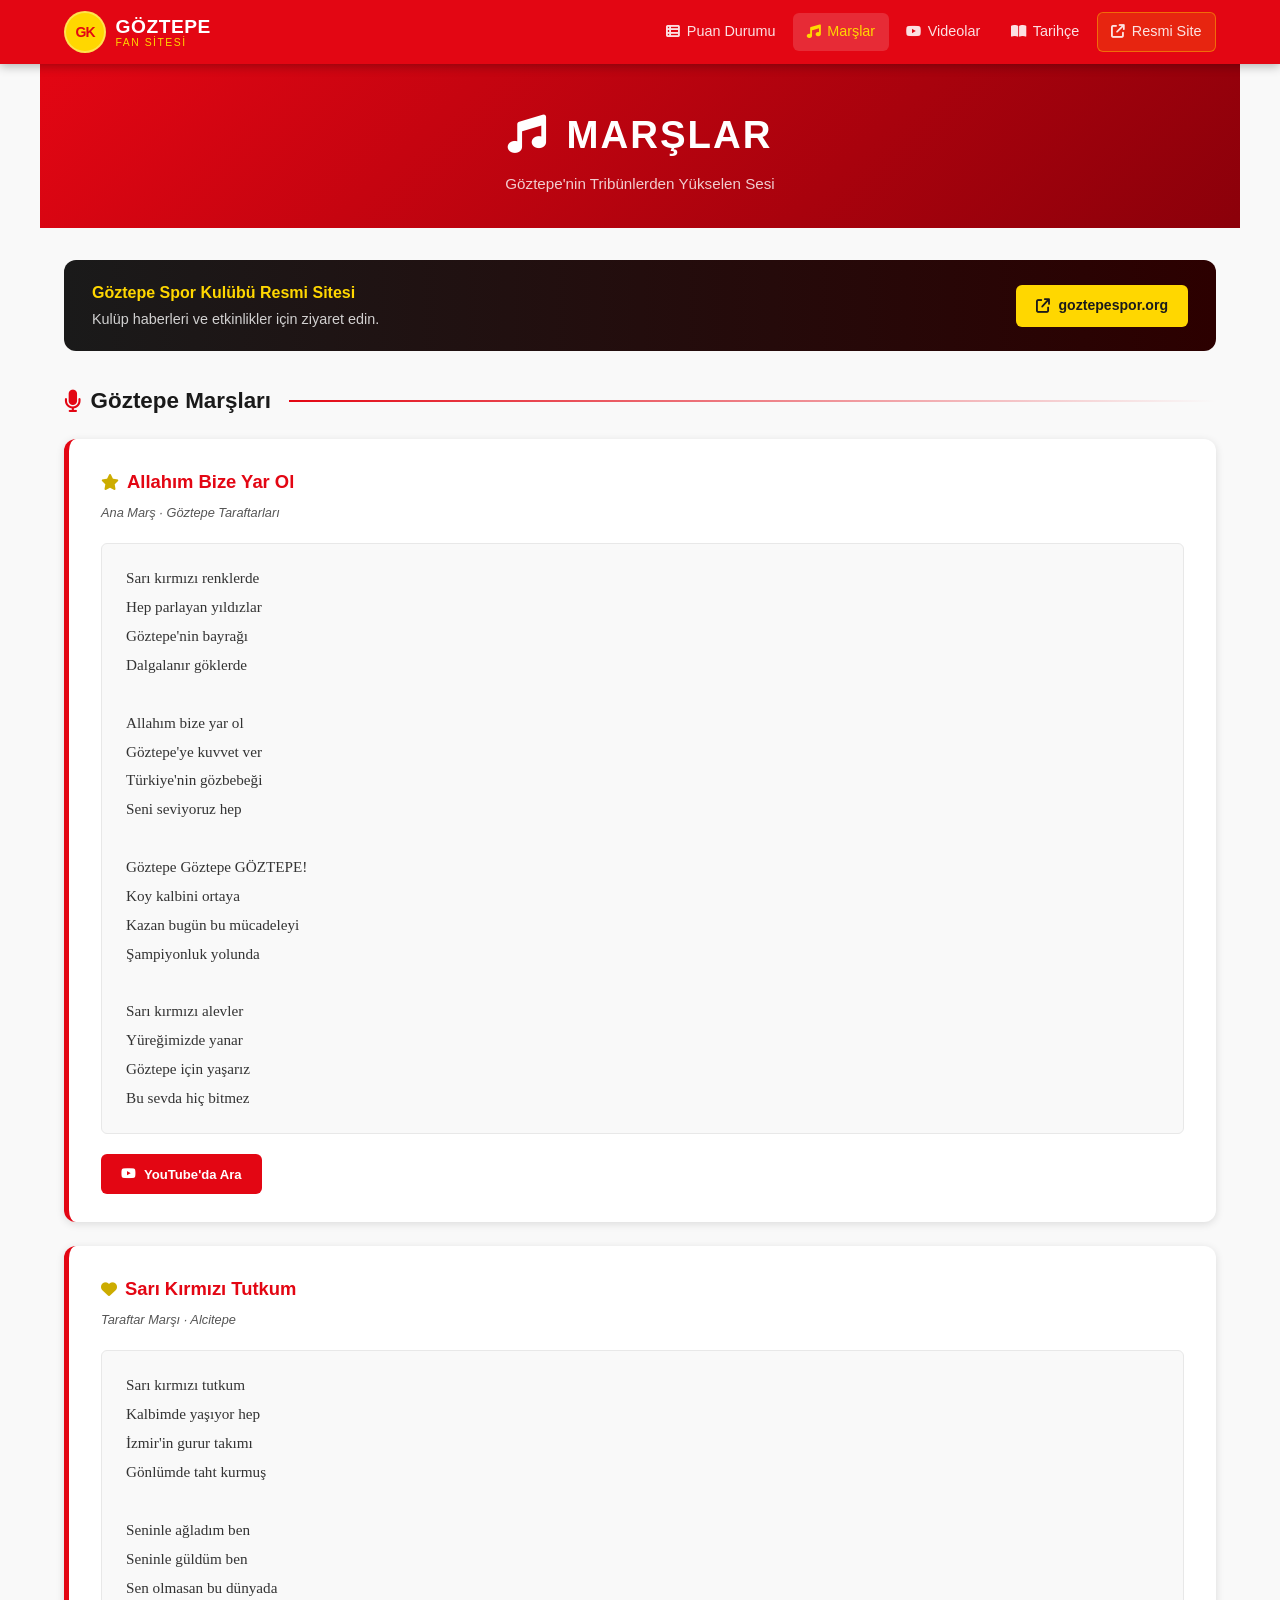
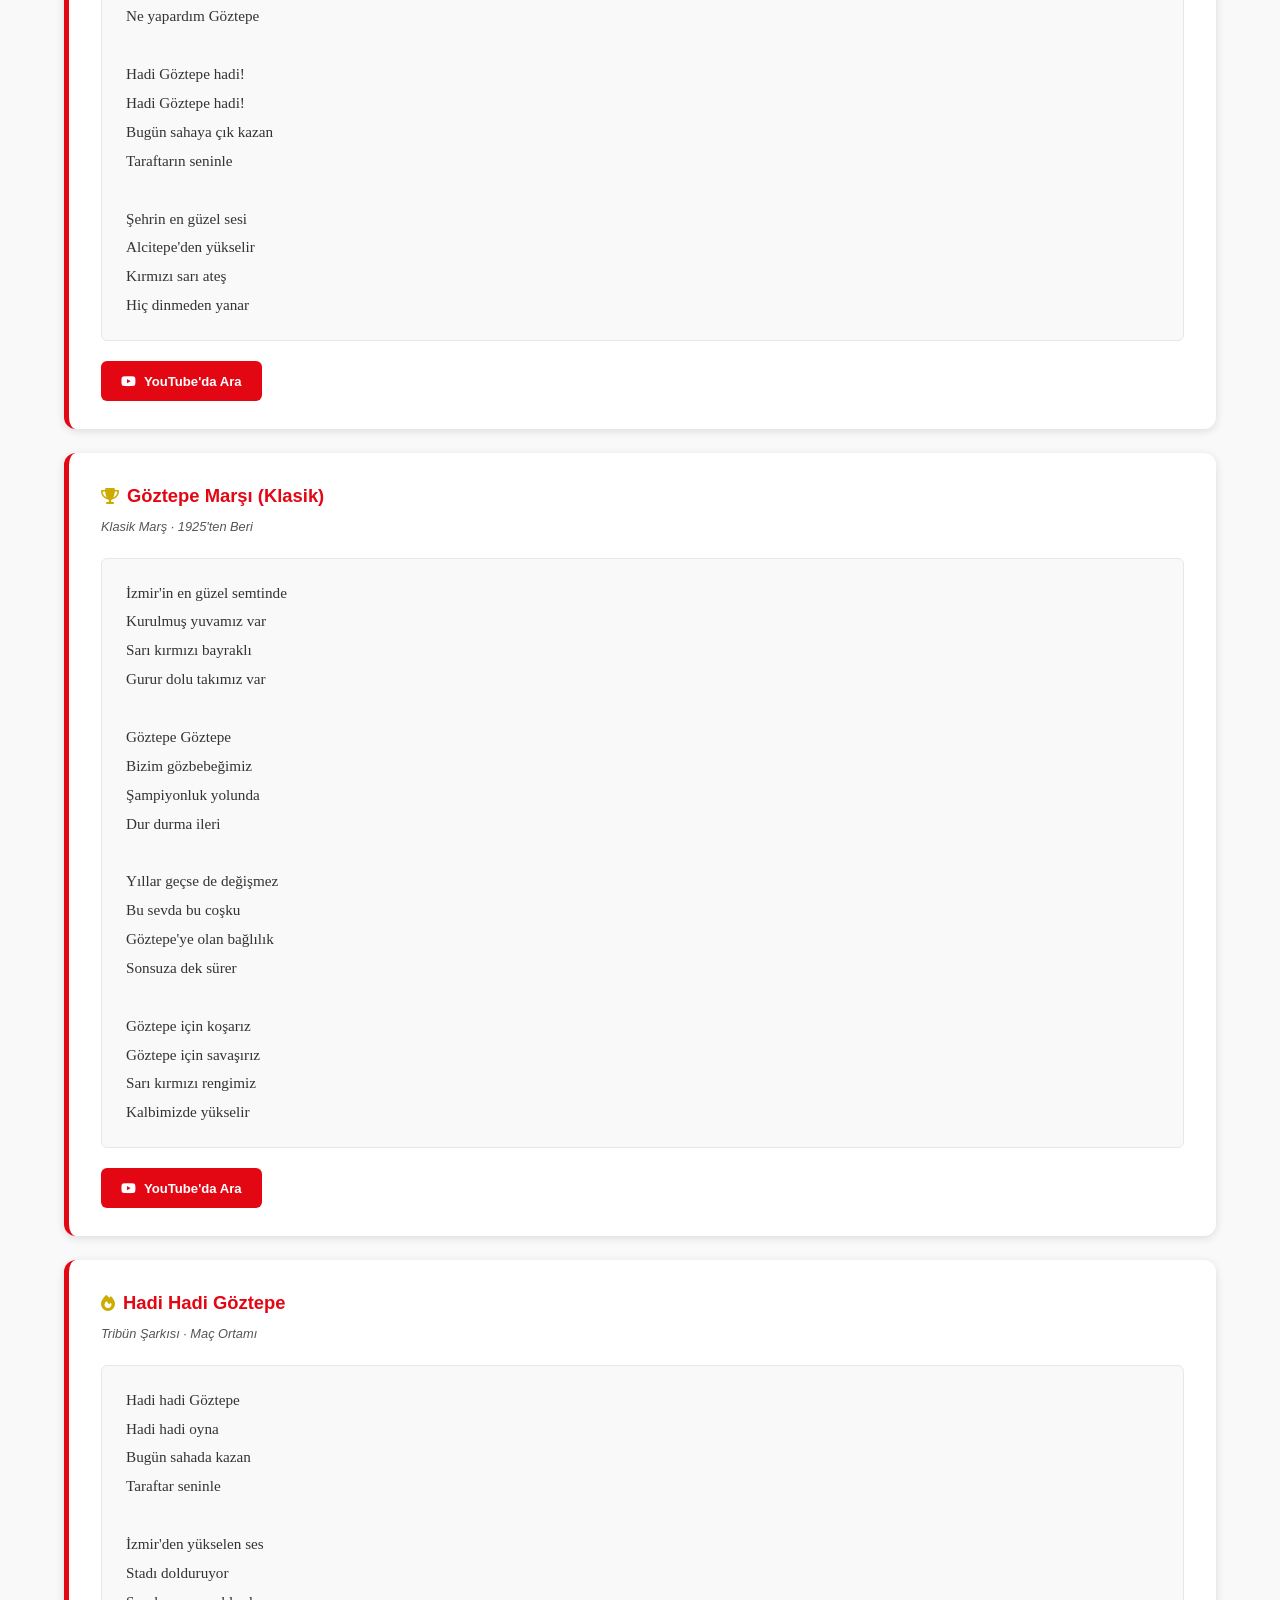
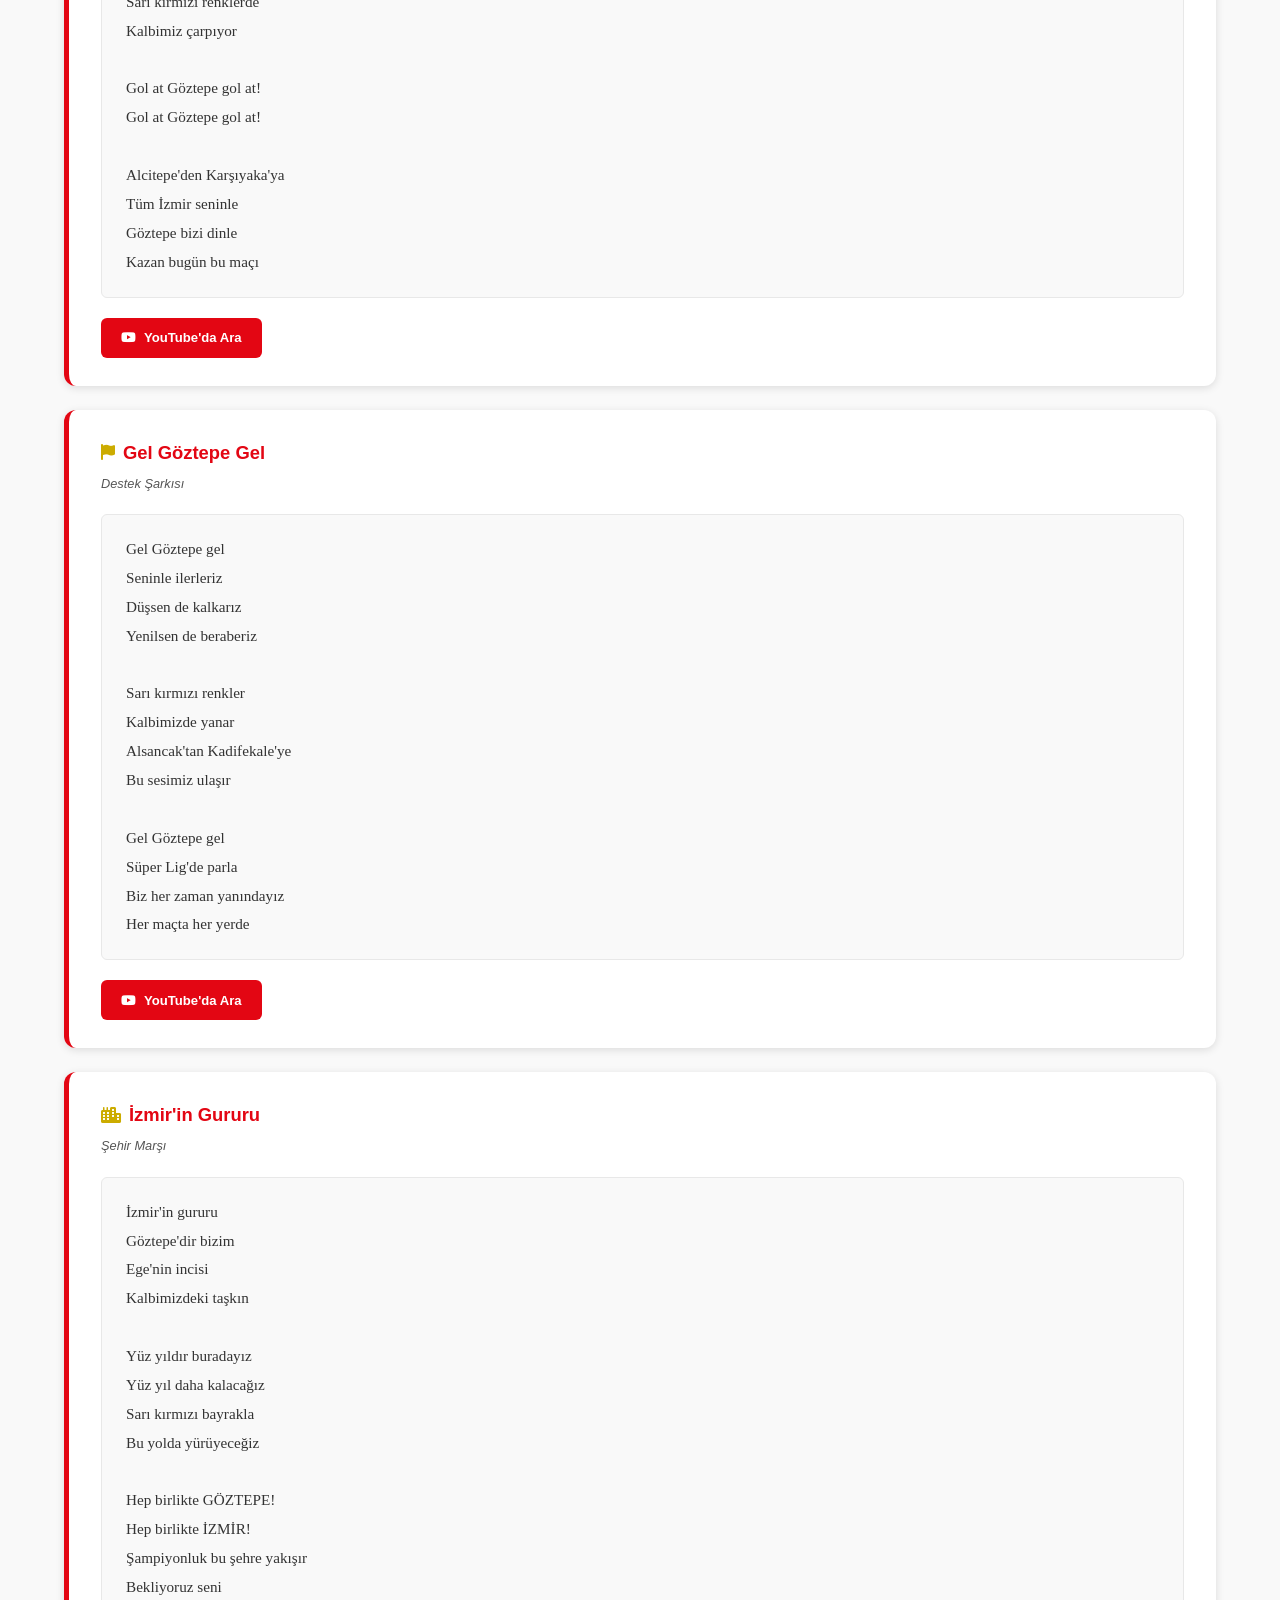
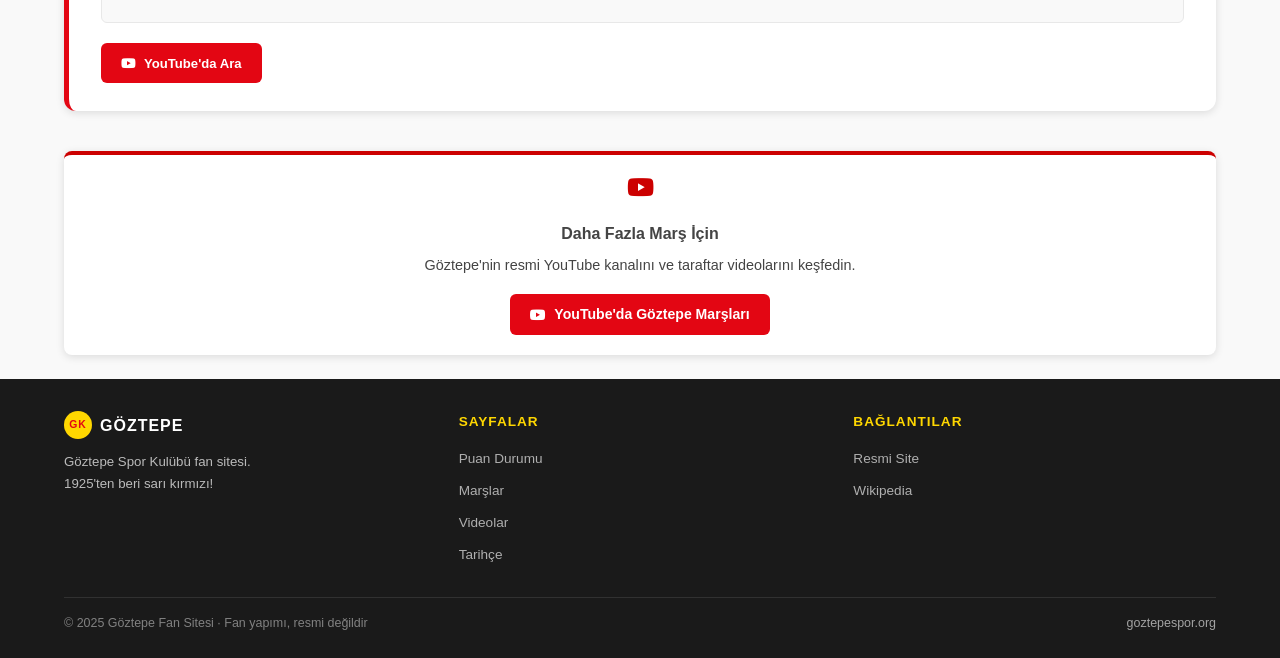
==== marslar.html @ 6222b4fa "Göztepe fan sitesi - ilk sürüm 4 sayfalı statik HTML/CSS/JS fan sitesi: - index.html: Trendyol Süper" ====
<!DOCTYPE html>
<html lang="tr">
<head>
  <meta charset="UTF-8" />
  <meta name="viewport" content="width=device-width, initial-scale=1.0" />
  <meta name="description" content="Göztepe Spor Kulübü marşları, sözleri ve tribün şarkıları." />
  <title>Marşlar | Göztepe Fan Sitesi</title>
  <link rel="stylesheet" href="css/style.css" />
  <link rel="stylesheet" href="https://cdnjs.cloudflare.com/ajax/libs/font-awesome/6.5.0/css/all.min.css" crossorigin="anonymous" />
</head>
<body>

  <!-- HEADER -->
  <header>
    <div class="header-inner">
      <a href="index.html" class="logo">
        <div class="logo-emblem">GK</div>
        <div class="logo-text">
          <span class="club-name">Göztepe</span>
          <span class="club-sub">Fan Sitesi</span>
        </div>
      </a>

      <button class="hamburger" aria-label="Menüyü aç/kapat">
        <span></span><span></span><span></span>
      </button>

      <nav aria-label="Ana menü">
        <ul>
          <li><a href="index.html"><i class="fa-solid fa-table-list"></i> Puan Durumu</a></li>
          <li><a href="marslar.html"><i class="fa-solid fa-music"></i> Marşlar</a></li>
          <li><a href="videolar.html"><i class="fa-brands fa-youtube"></i> Videolar</a></li>
          <li><a href="tarihce.html"><i class="fa-solid fa-book-open"></i> Tarihçe</a></li>
          <li>
            <a href="https://www.goztepespor.org/" target="_blank" rel="noopener noreferrer"
               style="background:rgba(255,215,0,0.15); border:1px solid rgba(255,215,0,0.4);">
              <i class="fa-solid fa-arrow-up-right-from-square"></i> Resmi Site
            </a>
          </li>
        </ul>
      </nav>
    </div>
  </header>

  <!-- MAIN -->
  <main>

    <div class="page-header">
      <h1><i class="fa-solid fa-music"></i> Marşlar</h1>
      <p>Göztepe'nin Tribünlerden Yükselen Sesi</p>
    </div>

    <div class="official-banner">
      <div>
        <p><strong>Göztepe Spor Kulübü Resmi Sitesi</strong>
        Kulüp haberleri ve etkinlikler için ziyaret edin.</p>
      </div>
      <a href="https://www.goztepespor.org/" target="_blank" rel="noopener noreferrer" class="btn btn-yellow">
        <i class="fa-solid fa-arrow-up-right-from-square"></i>
        goztepespor.org
      </a>
    </div>

    <h2 class="section-title"><i class="fa-solid fa-microphone"></i> Göztepe Marşları</h2>

    <div class="march-grid">

      <!-- Marş 1 -->
      <div class="march-card">
        <h2><i class="fa-solid fa-star"></i> Allahım Bize Yar Ol</h2>
        <p class="march-sub">Ana Marş · Göztepe Taraftarları</p>
        <div class="lyrics">Sarı kırmızı renklerde
Hep parlayan yıldızlar
Göztepe'nin bayrağı
Dalgalanır göklerde

Allahım bize yar ol
Göztepe'ye kuvvet ver
Türkiye'nin gözbebeği
Seni seviyoruz hep

Göztepe Göztepe GÖZTEPE!
Koy kalbini ortaya
Kazan bugün bu mücadeleyi
Şampiyonluk yolunda

Sarı kırmızı alevler
Yüreğimizde yanar
Göztepe için yaşarız
Bu sevda hiç bitmez</div>

        <!-- YouTube: Göztepe marş / tribün atmosferi -->
        <div style="margin-top: 0.75rem;">
          <a href="https://www.youtube.com/results?search_query=göztepe+marş+allahım+bize+yar+ol"
             target="_blank" rel="noopener noreferrer" class="btn btn-red" style="font-size:0.82rem;">
            <i class="fa-brands fa-youtube"></i> YouTube'da Ara
          </a>
        </div>
      </div>

      <!-- Marş 2 -->
      <div class="march-card">
        <h2><i class="fa-solid fa-heart"></i> Sarı Kırmızı Tutkum</h2>
        <p class="march-sub">Taraftar Marşı · Alcitepe</p>
        <div class="lyrics">Sarı kırmızı tutkum
Kalbimde yaşıyor hep
İzmir'in gurur takımı
Gönlümde taht kurmuş

Seninle ağladım ben
Seninle güldüm ben
Sen olmasan bu dünyada
Ne yapardım Göztepe

Hadi Göztepe hadi!
Hadi Göztepe hadi!
Bugün sahaya çık kazan
Taraftarın seninle

Şehrin en güzel sesi
Alcitepe'den yükselir
Kırmızı sarı ateş
Hiç dinmeden yanar</div>

        <div style="margin-top: 0.75rem;">
          <a href="https://www.youtube.com/results?search_query=göztepe+sarı+kırmızı+marş"
             target="_blank" rel="noopener noreferrer" class="btn btn-red" style="font-size:0.82rem;">
            <i class="fa-brands fa-youtube"></i> YouTube'da Ara
          </a>
        </div>
      </div>

      <!-- Marş 3 -->
      <div class="march-card">
        <h2><i class="fa-solid fa-trophy"></i> Göztepe Marşı (Klasik)</h2>
        <p class="march-sub">Klasik Marş · 1925'ten Beri</p>
        <div class="lyrics">İzmir'in en güzel semtinde
Kurulmuş yuvamız var
Sarı kırmızı bayraklı
Gurur dolu takımız var

Göztepe Göztepe
Bizim gözbebeğimiz
Şampiyonluk yolunda
Dur durma ileri

Yıllar geçse de değişmez
Bu sevda bu coşku
Göztepe'ye olan bağlılık
Sonsuza dek sürer

Göztepe için koşarız
Göztepe için savaşırız
Sarı kırmızı rengimiz
Kalbimizde yükselir</div>

        <div style="margin-top: 0.75rem;">
          <a href="https://www.youtube.com/results?search_query=göztepe+klasik+marş"
             target="_blank" rel="noopener noreferrer" class="btn btn-red" style="font-size:0.82rem;">
            <i class="fa-brands fa-youtube"></i> YouTube'da Ara
          </a>
        </div>
      </div>

      <!-- Marş 4 -->
      <div class="march-card">
        <h2><i class="fa-solid fa-fire"></i> Hadi Hadi Göztepe</h2>
        <p class="march-sub">Tribün Şarkısı · Maç Ortamı</p>
        <div class="lyrics">Hadi hadi Göztepe
Hadi hadi oyna
Bugün sahada kazan
Taraftar seninle

İzmir'den yükselen ses
Stadı dolduruyor
Sarı kırmızı renklerde
Kalbimiz çarpıyor

Gol at Göztepe gol at!
Gol at Göztepe gol at!

Alcitepe'den Karşıyaka'ya
Tüm İzmir seninle
Göztepe bizi dinle
Kazan bugün bu maçı</div>

        <div style="margin-top: 0.75rem;">
          <a href="https://www.youtube.com/results?search_query=göztepe+hadi+hadi+tribün"
             target="_blank" rel="noopener noreferrer" class="btn btn-red" style="font-size:0.82rem;">
            <i class="fa-brands fa-youtube"></i> YouTube'da Ara
          </a>
        </div>
      </div>

      <!-- Marş 5 -->
      <div class="march-card">
        <h2><i class="fa-solid fa-flag"></i> Gel Göztepe Gel</h2>
        <p class="march-sub">Destek Şarkısı</p>
        <div class="lyrics">Gel Göztepe gel
Seninle ilerleriz
Düşsen de kalkarız
Yenilsen de beraberiz

Sarı kırmızı renkler
Kalbimizde yanar
Alsancak'tan Kadifekale'ye
Bu sesimiz ulaşır

Gel Göztepe gel
Süper Lig'de parla
Biz her zaman yanındayız
Her maçta her yerde</div>

        <div style="margin-top: 0.75rem;">
          <a href="https://www.youtube.com/results?search_query=göztepe+tribün+marş+2024"
             target="_blank" rel="noopener noreferrer" class="btn btn-red" style="font-size:0.82rem;">
            <i class="fa-brands fa-youtube"></i> YouTube'da Ara
          </a>
        </div>
      </div>

      <!-- Marş 6 -->
      <div class="march-card">
        <h2><i class="fa-solid fa-city"></i> İzmir'in Gururu</h2>
        <p class="march-sub">Şehir Marşı</p>
        <div class="lyrics">İzmir'in gururu
Göztepe'dir bizim
Ege'nin incisi
Kalbimizdeki taşkın

Yüz yıldır buradayız
Yüz yıl daha kalacağız
Sarı kırmızı bayrakla
Bu yolda yürüyeceğiz

Hep birlikte GÖZTEPE!
Hep birlikte İZMİR!
Şampiyonluk bu şehre yakışır
Bekliyoruz seni</div>

        <div style="margin-top: 0.75rem;">
          <a href="https://www.youtube.com/results?search_query=göztepe+izmir+tribün+şarkısı"
             target="_blank" rel="noopener noreferrer" class="btn btn-red" style="font-size:0.82rem;">
            <i class="fa-brands fa-youtube"></i> YouTube'da Ara
          </a>
        </div>
      </div>

    </div><!-- /march-grid -->

    <!-- YouTube Kanal Linki -->
    <div class="info-card" style="text-align:center; border-top-color: #cc0000;">
      <p style="margin-bottom:1rem;">
        <i class="fa-brands fa-youtube" style="color:#cc0000; font-size:1.5rem;"></i>
      </p>
      <p style="font-size:1rem; font-weight:600; margin-bottom:0.4rem;">Daha Fazla Marş İçin</p>
      <p style="margin-bottom:1rem;">Göztepe'nin resmi YouTube kanalını ve taraftar videolarını keşfedin.</p>
      <a href="https://www.youtube.com/results?search_query=göztepe+marş+tribün"
         target="_blank" rel="noopener noreferrer" class="btn btn-red">
        <i class="fa-brands fa-youtube"></i> YouTube'da Göztepe Marşları
      </a>
    </div>

  </main>

  <!-- FOOTER -->
  <footer>
    <div class="footer-inner">
      <div class="footer-top">
        <div class="footer-col">
          <div class="footer-logo">
            <div class="logo-dot">GK</div>
            Göztepe
          </div>
          <p style="margin-top:0.75rem; font-size:0.83rem;">
            Göztepe Spor Kulübü fan sitesi.<br />
            1925'ten beri sarı kırmızı!
          </p>
        </div>
        <div class="footer-col">
          <h4>Sayfalar</h4>
          <ul>
            <li><a href="index.html">Puan Durumu</a></li>
            <li><a href="marslar.html">Marşlar</a></li>
            <li><a href="videolar.html">Videolar</a></li>
            <li><a href="tarihce.html">Tarihçe</a></li>
          </ul>
        </div>
        <div class="footer-col">
          <h4>Bağlantılar</h4>
          <ul>
            <li><a href="https://www.goztepespor.org/" target="_blank" rel="noopener noreferrer">Resmi Site</a></li>
            <li><a href="https://tr.wikipedia.org/wiki/G%C3%B6ztepe_S.K." target="_blank" rel="noopener noreferrer">Wikipedia</a></li>
          </ul>
        </div>
      </div>
      <div class="footer-bottom">
        <span>© 2025 Göztepe Fan Sitesi · Fan yapımı, resmi değildir</span>
        <span><a href="https://www.goztepespor.org/" target="_blank" rel="noopener noreferrer">goztepespor.org</a></span>
      </div>
    </div>
  </footer>

  <script src="js/main.js"></script>
</body>
</html>
---- css/style.css ----
/* =============================================
   Göztepe Fan Sitesi - Ana Stylesheet
   Renkler: Kırmızı #E30613 | Sarı #FFD700
   ============================================= */

/* ---- CSS Custom Properties ---- */
:root {
  --goztep-red: #E30613;
  --goztep-red-dark: #b5000f;
  --goztep-yellow: #FFD700;
  --goztep-yellow-dark: #ccac00;
  --goztep-dark: #1a1a1a;
  --goztep-gray: #555;
  --goztep-light-gray: #f0f0f0;
  --goztep-light: #f9f9f9;
  --goztep-white: #ffffff;
  --font-main: 'Segoe UI', Tahoma, Geneva, Verdana, sans-serif;
  --border-radius: 8px;
  --border-radius-lg: 12px;
  --shadow: 0 2px 8px rgba(0, 0, 0, 0.12);
  --shadow-lg: 0 4px 20px rgba(0, 0, 0, 0.18);
  --max-width: 1200px;
  --transition: 0.25s ease;
}

/* ---- Reset & Base ---- */
*, *::before, *::after {
  box-sizing: border-box;
  margin: 0;
  padding: 0;
}

html {
  scroll-behavior: smooth;
}

body {
  font-family: var(--font-main);
  background: var(--goztep-light);
  color: var(--goztep-dark);
  line-height: 1.6;
  min-height: 100vh;
  display: flex;
  flex-direction: column;
}

img {
  max-width: 100%;
  height: auto;
  display: block;
}

a {
  color: var(--goztep-red);
  text-decoration: none;
  transition: color var(--transition);
}

a:hover {
  color: var(--goztep-red-dark);
  text-decoration: underline;
}

ul {
  list-style: none;
}

/* ---- Header & Navigation ---- */
header {
  background: var(--goztep-red);
  position: sticky;
  top: 0;
  z-index: 100;
  box-shadow: 0 2px 10px rgba(0, 0, 0, 0.3);
}

.header-inner {
  max-width: var(--max-width);
  margin: 0 auto;
  padding: 0 1.5rem;
  display: flex;
  align-items: center;
  justify-content: space-between;
  height: 64px;
}

.logo {
  display: flex;
  align-items: center;
  gap: 0.6rem;
  text-decoration: none;
}

.logo-emblem {
  width: 42px;
  height: 42px;
  background: var(--goztep-yellow);
  border-radius: 50%;
  display: flex;
  align-items: center;
  justify-content: center;
  font-weight: 900;
  font-size: 14px;
  color: var(--goztep-red);
  letter-spacing: -1px;
  flex-shrink: 0;
  border: 2px solid rgba(255, 255, 255, 0.3);
}

.logo-text {
  display: flex;
  flex-direction: column;
  line-height: 1.1;
}

.logo-text .club-name {
  font-size: 1.2rem;
  font-weight: 800;
  color: var(--goztep-white);
  letter-spacing: 0.5px;
  text-transform: uppercase;
}

.logo-text .club-sub {
  font-size: 0.65rem;
  color: var(--goztep-yellow);
  letter-spacing: 1.5px;
  text-transform: uppercase;
}

/* Desktop Nav */
nav ul {
  display: flex;
  gap: 0.25rem;
  align-items: center;
}

nav ul li a {
  color: rgba(255, 255, 255, 0.88);
  text-decoration: none;
  padding: 0.45rem 0.85rem;
  border-radius: 6px;
  font-size: 0.9rem;
  font-weight: 500;
  transition: background var(--transition), color var(--transition);
  display: flex;
  align-items: center;
  gap: 0.4rem;
}

nav ul li a:hover,
nav ul li a.active {
  background: rgba(255, 255, 255, 0.15);
  color: var(--goztep-yellow);
  text-decoration: none;
}

nav ul li a i {
  font-size: 0.85rem;
}

/* Hamburger (Mobile) */
.hamburger {
  display: none;
  background: none;
  border: none;
  cursor: pointer;
  padding: 6px;
  flex-direction: column;
  gap: 5px;
}

.hamburger span {
  display: block;
  width: 24px;
  height: 2px;
  background: var(--goztep-white);
  border-radius: 2px;
  transition: transform var(--transition), opacity var(--transition);
}

.hamburger.open span:nth-child(1) {
  transform: translateY(7px) rotate(45deg);
}
.hamburger.open span:nth-child(2) {
  opacity: 0;
}
.hamburger.open span:nth-child(3) {
  transform: translateY(-7px) rotate(-45deg);
}

/* ---- Main Content ---- */
main {
  flex: 1;
  max-width: var(--max-width);
  margin: 0 auto;
  width: 100%;
  padding: 0 1.5rem;
}

/* ---- Hero Section ---- */
.hero {
  background: linear-gradient(135deg, var(--goztep-red) 0%, #8b000a 60%, var(--goztep-dark) 100%);
  color: var(--goztep-white);
  text-align: center;
  padding: 3.5rem 1.5rem 3rem;
  margin: 0 -1.5rem 2.5rem;
  position: relative;
  overflow: hidden;
}

.hero::before {
  content: '';
  position: absolute;
  top: -30%;
  right: -10%;
  width: 400px;
  height: 400px;
  background: radial-gradient(circle, rgba(255, 215, 0, 0.12) 0%, transparent 70%);
  pointer-events: none;
}

.hero-emblem {
  width: 90px;
  height: 90px;
  background: var(--goztep-yellow);
  border-radius: 50%;
  margin: 0 auto 1.25rem;
  display: flex;
  align-items: center;
  justify-content: center;
  font-size: 2rem;
  font-weight: 900;
  color: var(--goztep-red);
  box-shadow: 0 0 30px rgba(255, 215, 0, 0.4);
  border: 3px solid rgba(255, 255, 255, 0.2);
}

.hero h1 {
  font-size: clamp(1.8rem, 4vw, 2.8rem);
  font-weight: 800;
  text-transform: uppercase;
  letter-spacing: 2px;
  margin-bottom: 0.5rem;
  text-shadow: 0 2px 8px rgba(0,0,0,0.3);
}

.hero p {
  font-size: 1rem;
  color: rgba(255,255,255,0.8);
  max-width: 500px;
  margin: 0 auto;
}

.hero-badge {
  display: inline-block;
  background: var(--goztep-yellow);
  color: var(--goztep-dark);
  font-size: 0.75rem;
  font-weight: 700;
  padding: 0.25rem 0.75rem;
  border-radius: 20px;
  margin-top: 0.75rem;
  letter-spacing: 0.5px;
  text-transform: uppercase;
}

/* ---- Section Titles ---- */
.section-title {
  font-size: 1.4rem;
  font-weight: 700;
  color: var(--goztep-dark);
  margin-bottom: 1.25rem;
  display: flex;
  align-items: center;
  gap: 0.6rem;
}

.section-title::after {
  content: '';
  flex: 1;
  height: 2px;
  background: linear-gradient(to right, var(--goztep-red), transparent);
  margin-left: 0.5rem;
}

.section-title i {
  color: var(--goztep-red);
}

/* ---- Puan Durumu Tablosu ---- */
.standings-section {
  margin-bottom: 2.5rem;
}

.standings-header {
  display: flex;
  align-items: center;
  justify-content: space-between;
  margin-bottom: 1rem;
  flex-wrap: wrap;
  gap: 0.75rem;
}

.standings-meta {
  font-size: 0.8rem;
  color: var(--goztep-gray);
  display: flex;
  align-items: center;
  gap: 0.4rem;
}

.data-badge {
  display: inline-flex;
  align-items: center;
  gap: 0.3rem;
  padding: 0.2rem 0.6rem;
  border-radius: 12px;
  font-size: 0.72rem;
  font-weight: 600;
}

.data-badge.live {
  background: #d4edda;
  color: #155724;
}

.data-badge.static {
  background: #fff3cd;
  color: #856404;
}

.data-badge.error {
  background: #f8d7da;
  color: #721c24;
}

.table-wrap {
  overflow-x: auto;
  border-radius: var(--border-radius-lg);
  box-shadow: var(--shadow-lg);
  background: var(--goztep-white);
}

.standings-table {
  width: 100%;
  border-collapse: collapse;
  min-width: 580px;
}

.standings-table thead th {
  background: var(--goztep-red);
  color: var(--goztep-white);
  padding: 0.75rem 0.6rem;
  font-size: 0.78rem;
  font-weight: 600;
  text-align: center;
  white-space: nowrap;
  letter-spacing: 0.3px;
}

.standings-table thead th:nth-child(2) {
  text-align: left;
  padding-left: 1rem;
}

.standings-table tbody tr {
  border-bottom: 1px solid #f0f0f0;
  transition: background var(--transition);
}

.standings-table tbody tr:last-child {
  border-bottom: none;
}

.standings-table tbody tr:hover {
  background: #fafafa;
}

.standings-table td {
  padding: 0.65rem 0.6rem;
  text-align: center;
  font-size: 0.88rem;
}

.standings-table td:nth-child(2) {
  text-align: left;
  padding-left: 1rem;
  font-weight: 600;
  white-space: nowrap;
}

/* Göztepe satırı vurgu */
.standings-table tbody tr.goztep-row {
  background: linear-gradient(to right, #fff8dc, #fffef5);
  border-left: 4px solid var(--goztep-yellow);
}

.standings-table tbody tr.goztep-row td:nth-child(2) {
  color: var(--goztep-red);
}

.standings-table tbody tr.goztep-row:hover {
  background: linear-gradient(to right, #fff3c0, #fffef0);
}

/* Zon renkleri */
.standings-table tbody tr.zone-champions td:first-child {
  border-left: 4px solid #1565c0;
}
.standings-table tbody tr.zone-europa td:first-child {
  border-left: 4px solid #2e7d32;
}
.standings-table tbody tr.zone-conference td:first-child {
  border-left: 4px solid #558b2f;
}
.standings-table tbody tr.zone-relegation td:first-child {
  border-left: 4px solid #c62828;
}

.points-cell {
  font-weight: 700;
  font-size: 0.95rem;
  color: var(--goztep-dark);
}

.standings-table .rank-cell {
  color: var(--goztep-gray);
  font-size: 0.82rem;
}

/* Zon Açıklaması */
.zone-legend {
  display: flex;
  flex-wrap: wrap;
  gap: 1rem;
  margin-top: 0.75rem;
  font-size: 0.75rem;
  color: var(--goztep-gray);
}

.zone-legend-item {
  display: flex;
  align-items: center;
  gap: 0.35rem;
}

.zone-dot {
  width: 10px;
  height: 10px;
  border-radius: 50%;
  flex-shrink: 0;
}

/* ---- Marş Kartları ---- */
.march-grid {
  display: grid;
  gap: 1.5rem;
  margin-bottom: 2.5rem;
}

.march-card {
  background: var(--goztep-white);
  border-radius: var(--border-radius-lg);
  box-shadow: var(--shadow);
  padding: 1.75rem 2rem;
  border-left: 5px solid var(--goztep-red);
  transition: box-shadow var(--transition), transform var(--transition);
}

.march-card:hover {
  box-shadow: var(--shadow-lg);
  transform: translateY(-2px);
}

.march-card h2 {
  font-size: 1.15rem;
  font-weight: 700;
  color: var(--goztep-red);
  margin-bottom: 0.4rem;
  display: flex;
  align-items: center;
  gap: 0.5rem;
}

.march-card h2 i {
  color: var(--goztep-yellow-dark);
  font-size: 1rem;
}

.march-sub {
  font-size: 0.8rem;
  color: var(--goztep-gray);
  margin-bottom: 1.25rem;
  font-style: italic;
}

.lyrics {
  font-family: 'Georgia', 'Times New Roman', serif;
  font-size: 0.95rem;
  line-height: 1.9;
  color: #333;
  white-space: pre-line;
  background: var(--goztep-light);
  border-radius: 6px;
  padding: 1.25rem 1.5rem;
  margin-bottom: 1.25rem;
  border: 1px solid #e8e8e8;
}

/* ---- Video Grid ---- */
.video-grid {
  display: grid;
  grid-template-columns: repeat(auto-fit, minmax(320px, 1fr));
  gap: 1.5rem;
  margin-bottom: 2.5rem;
}

.video-card {
  background: var(--goztep-white);
  border-radius: var(--border-radius-lg);
  box-shadow: var(--shadow);
  overflow: hidden;
  transition: box-shadow var(--transition), transform var(--transition);
}

.video-card:hover {
  box-shadow: var(--shadow-lg);
  transform: translateY(-3px);
}

.video-wrapper {
  position: relative;
  padding-bottom: 56.25%; /* 16:9 */
  height: 0;
  background: var(--goztep-dark);
}

.video-wrapper iframe {
  position: absolute;
  top: 0;
  left: 0;
  width: 100%;
  height: 100%;
  border: none;
}

.video-card-body {
  padding: 1rem 1.25rem;
}

.video-card-body h3 {
  font-size: 0.95rem;
  font-weight: 700;
  margin-bottom: 0.35rem;
  color: var(--goztep-dark);
}

.video-card-body p {
  font-size: 0.82rem;
  color: var(--goztep-gray);
  line-height: 1.5;
}

.video-tag {
  display: inline-block;
  background: #fff0f0;
  color: var(--goztep-red);
  font-size: 0.7rem;
  font-weight: 600;
  padding: 0.15rem 0.5rem;
  border-radius: 10px;
  margin-bottom: 0.5rem;
  text-transform: uppercase;
  letter-spacing: 0.3px;
}

/* ---- Tarihçe (Timeline) ---- */
.history-hero {
  background: linear-gradient(135deg, var(--goztep-dark) 0%, #3a0000 100%);
  color: var(--goztep-white);
  padding: 3rem 1.5rem;
  margin: 0 -1.5rem 2.5rem;
  text-align: center;
}

.history-hero h1 {
  font-size: clamp(1.6rem, 3.5vw, 2.5rem);
  font-weight: 800;
  text-transform: uppercase;
  letter-spacing: 2px;
  color: var(--goztep-yellow);
  margin-bottom: 0.5rem;
  text-shadow: 0 2px 6px rgba(0,0,0,0.4);
}

.history-hero .subtitle {
  color: rgba(255, 255, 255, 0.75);
  font-size: 1rem;
}

.history-nav {
  background: var(--goztep-white);
  border-radius: var(--border-radius);
  box-shadow: var(--shadow);
  padding: 1rem 1.5rem;
  margin-bottom: 2rem;
  display: flex;
  flex-wrap: wrap;
  gap: 0.5rem;
}

.history-nav a {
  color: var(--goztep-dark);
  font-size: 0.85rem;
  padding: 0.3rem 0.75rem;
  border-radius: 20px;
  border: 1px solid #e0e0e0;
  transition: background var(--transition), color var(--transition), border-color var(--transition);
  text-decoration: none;
  font-weight: 500;
}

.history-nav a:hover {
  background: var(--goztep-red);
  color: var(--goztep-white);
  border-color: var(--goztep-red);
  text-decoration: none;
}

.timeline {
  position: relative;
  margin-bottom: 2.5rem;
}

.timeline::before {
  content: '';
  position: absolute;
  left: 18px;
  top: 0;
  bottom: 0;
  width: 3px;
  background: linear-gradient(to bottom, var(--goztep-red), var(--goztep-yellow), var(--goztep-red));
}

.timeline-item {
  position: relative;
  padding-left: 55px;
  margin-bottom: 2rem;
}

.timeline-dot {
  position: absolute;
  left: 8px;
  top: 6px;
  width: 22px;
  height: 22px;
  border-radius: 50%;
  background: var(--goztep-yellow);
  border: 3px solid var(--goztep-red);
  display: flex;
  align-items: center;
  justify-content: center;
  z-index: 1;
}

.timeline-dot i {
  font-size: 0.65rem;
  color: var(--goztep-red);
}

.timeline-card {
  background: var(--goztep-white);
  border-radius: var(--border-radius);
  box-shadow: var(--shadow);
  padding: 1.25rem 1.5rem;
}

.timeline-card .year-badge {
  display: inline-block;
  background: var(--goztep-red);
  color: var(--goztep-white);
  font-size: 0.75rem;
  font-weight: 700;
  padding: 0.2rem 0.6rem;
  border-radius: 4px;
  margin-bottom: 0.6rem;
  letter-spacing: 0.5px;
}

.timeline-card h3 {
  font-size: 1.05rem;
  font-weight: 700;
  color: var(--goztep-dark);
  margin-bottom: 0.5rem;
}

.timeline-card p {
  font-size: 0.9rem;
  color: #444;
  line-height: 1.7;
}

/* Başarılar Kutusu */
.achievements-box {
  background: linear-gradient(135deg, var(--goztep-red) 0%, #8b000a 100%);
  color: var(--goztep-white);
  border-radius: var(--border-radius-lg);
  padding: 1.75rem 2rem;
  margin-bottom: 2rem;
}

.achievements-box h3 {
  font-size: 1.1rem;
  font-weight: 700;
  margin-bottom: 1rem;
  display: flex;
  align-items: center;
  gap: 0.5rem;
  color: var(--goztep-yellow);
}

.achievements-box ul {
  list-style: none;
  display: grid;
  grid-template-columns: repeat(auto-fit, minmax(220px, 1fr));
  gap: 0.6rem;
}

.achievements-box ul li {
  display: flex;
  align-items: flex-start;
  gap: 0.5rem;
  font-size: 0.88rem;
  line-height: 1.5;
}

.achievements-box ul li::before {
  content: '★';
  color: var(--goztep-yellow);
  flex-shrink: 0;
  margin-top: 1px;
}

/* ---- Info Card ---- */
.info-card {
  background: var(--goztep-white);
  border-radius: var(--border-radius);
  box-shadow: var(--shadow);
  padding: 1.25rem 1.5rem;
  margin-bottom: 1.5rem;
  border-top: 4px solid var(--goztep-yellow);
}

.info-card p {
  font-size: 0.9rem;
  color: #444;
  line-height: 1.7;
}

/* ---- Official Link Banner ---- */
.official-banner {
  background: linear-gradient(to right, var(--goztep-dark), #2c0000);
  color: var(--goztep-white);
  border-radius: var(--border-radius-lg);
  padding: 1.25rem 1.75rem;
  margin-bottom: 2rem;
  display: flex;
  align-items: center;
  justify-content: space-between;
  flex-wrap: wrap;
  gap: 1rem;
}

.official-banner p {
  font-size: 0.9rem;
  color: rgba(255,255,255,0.8);
}

.official-banner p strong {
  color: var(--goztep-yellow);
  display: block;
  font-size: 1rem;
  margin-bottom: 0.15rem;
}

.btn {
  display: inline-flex;
  align-items: center;
  gap: 0.5rem;
  padding: 0.6rem 1.25rem;
  border-radius: 6px;
  font-size: 0.88rem;
  font-weight: 600;
  cursor: pointer;
  transition: background var(--transition), transform var(--transition), box-shadow var(--transition);
  text-decoration: none;
  white-space: nowrap;
}

.btn:hover {
  text-decoration: none;
  transform: translateY(-1px);
  box-shadow: 0 4px 12px rgba(0,0,0,0.2);
}

.btn-yellow {
  background: var(--goztep-yellow);
  color: var(--goztep-dark);
}

.btn-yellow:hover {
  background: var(--goztep-yellow-dark);
  color: var(--goztep-dark);
}

.btn-red {
  background: var(--goztep-red);
  color: var(--goztep-white);
}

.btn-red:hover {
  background: var(--goztep-red-dark);
  color: var(--goztep-white);
}

/* ---- Footer ---- */
footer {
  background: var(--goztep-dark);
  color: rgba(255,255,255,0.7);
  margin-top: auto;
}

.footer-inner {
  max-width: var(--max-width);
  margin: 0 auto;
  padding: 2rem 1.5rem 1.5rem;
}

.footer-top {
  display: grid;
  grid-template-columns: repeat(auto-fit, minmax(180px, 1fr));
  gap: 2rem;
  margin-bottom: 1.5rem;
}

.footer-col h4 {
  color: var(--goztep-yellow);
  font-size: 0.85rem;
  font-weight: 700;
  text-transform: uppercase;
  letter-spacing: 1px;
  margin-bottom: 0.75rem;
}

.footer-col ul li {
  margin-bottom: 0.4rem;
}

.footer-col ul li a {
  color: rgba(255,255,255,0.65);
  font-size: 0.85rem;
  text-decoration: none;
  transition: color var(--transition);
}

.footer-col ul li a:hover {
  color: var(--goztep-yellow);
  text-decoration: none;
}

.footer-col p {
  font-size: 0.83rem;
  line-height: 1.6;
}

.footer-bottom {
  border-top: 1px solid rgba(255,255,255,0.1);
  padding-top: 1rem;
  display: flex;
  align-items: center;
  justify-content: space-between;
  flex-wrap: wrap;
  gap: 0.75rem;
  font-size: 0.78rem;
  color: rgba(255,255,255,0.45);
}

.footer-bottom a {
  color: rgba(255,255,255,0.6);
}

.footer-bottom a:hover {
  color: var(--goztep-yellow);
  text-decoration: none;
}

.footer-logo {
  display: flex;
  align-items: center;
  gap: 0.5rem;
  color: var(--goztep-white);
  font-weight: 700;
  font-size: 1rem;
  text-transform: uppercase;
  letter-spacing: 1px;
}

.footer-logo .logo-dot {
  width: 28px;
  height: 28px;
  background: var(--goztep-yellow);
  border-radius: 50%;
  display: flex;
  align-items: center;
  justify-content: center;
  font-size: 0.65rem;
  font-weight: 900;
  color: var(--goztep-red);
}

/* ---- Spinner / Loading ---- */
.loading-spinner {
  display: flex;
  flex-direction: column;
  align-items: center;
  justify-content: center;
  padding: 3rem;
  color: var(--goztep-gray);
  gap: 1rem;
}

.spinner-ring {
  width: 36px;
  height: 36px;
  border: 3px solid #e0e0e0;
  border-top-color: var(--goztep-red);
  border-radius: 50%;
  animation: spin 0.8s linear infinite;
}

@keyframes spin {
  to { transform: rotate(360deg); }
}

/* ---- Page Header (alt sayfalar) ---- */
.page-header {
  background: linear-gradient(135deg, var(--goztep-red) 0%, #8b000a 100%);
  color: var(--goztep-white);
  padding: 2.5rem 1.5rem 2rem;
  margin: 0 -1.5rem 2rem;
  text-align: center;
}

.page-header h1 {
  font-size: clamp(1.6rem, 3.5vw, 2.4rem);
  font-weight: 800;
  text-transform: uppercase;
  letter-spacing: 2px;
  margin-bottom: 0.4rem;
}

.page-header p {
  color: rgba(255,255,255,0.8);
  font-size: 0.95rem;
}

.page-header i {
  margin-right: 0.4rem;
}

/* ---- Responsive ---- */

/* Tablet */
@media (max-width: 768px) {
  .header-inner {
    height: 58px;
  }

  .hamburger {
    display: flex;
  }

  nav {
    position: absolute;
    top: 58px;
    left: 0;
    right: 0;
    background: #c40010;
    padding: 0;
    max-height: 0;
    overflow: hidden;
    transition: max-height 0.3s ease, padding 0.3s ease;
    box-shadow: 0 4px 8px rgba(0,0,0,0.2);
  }

  nav.open {
    max-height: 300px;
    padding: 0.5rem 0 1rem;
  }

  nav ul {
    flex-direction: column;
    gap: 0;
  }

  nav ul li a {
    border-radius: 0;
    padding: 0.75rem 1.5rem;
    justify-content: flex-start;
  }

  .hero {
    padding: 2.5rem 1rem 2rem;
  }

  .standings-table {
    font-size: 0.82rem;
  }

  .march-card {
    padding: 1.25rem 1.25rem;
  }

  .footer-top {
    grid-template-columns: 1fr 1fr;
  }

  .official-banner {
    flex-direction: column;
    text-align: center;
  }
}

/* Mobile */
@media (max-width: 480px) {
  main {
    padding: 0 1rem;
  }

  .hero {
    margin: 0 -1rem 2rem;
  }

  .page-header {
    margin: 0 -1rem 1.5rem;
    padding: 2rem 1rem 1.75rem;
  }

  .history-hero {
    margin: 0 -1rem 2rem;
    padding: 2rem 1rem;
  }

  .video-grid {
    grid-template-columns: 1fr;
  }

  .footer-top {
    grid-template-columns: 1fr;
  }

  .achievements-box ul {
    grid-template-columns: 1fr;
  }

  .timeline::before {
    display: none;
  }

  .timeline-item {
    padding-left: 0;
    margin-bottom: 1.25rem;
  }

  .timeline-dot {
    display: none;
  }
}
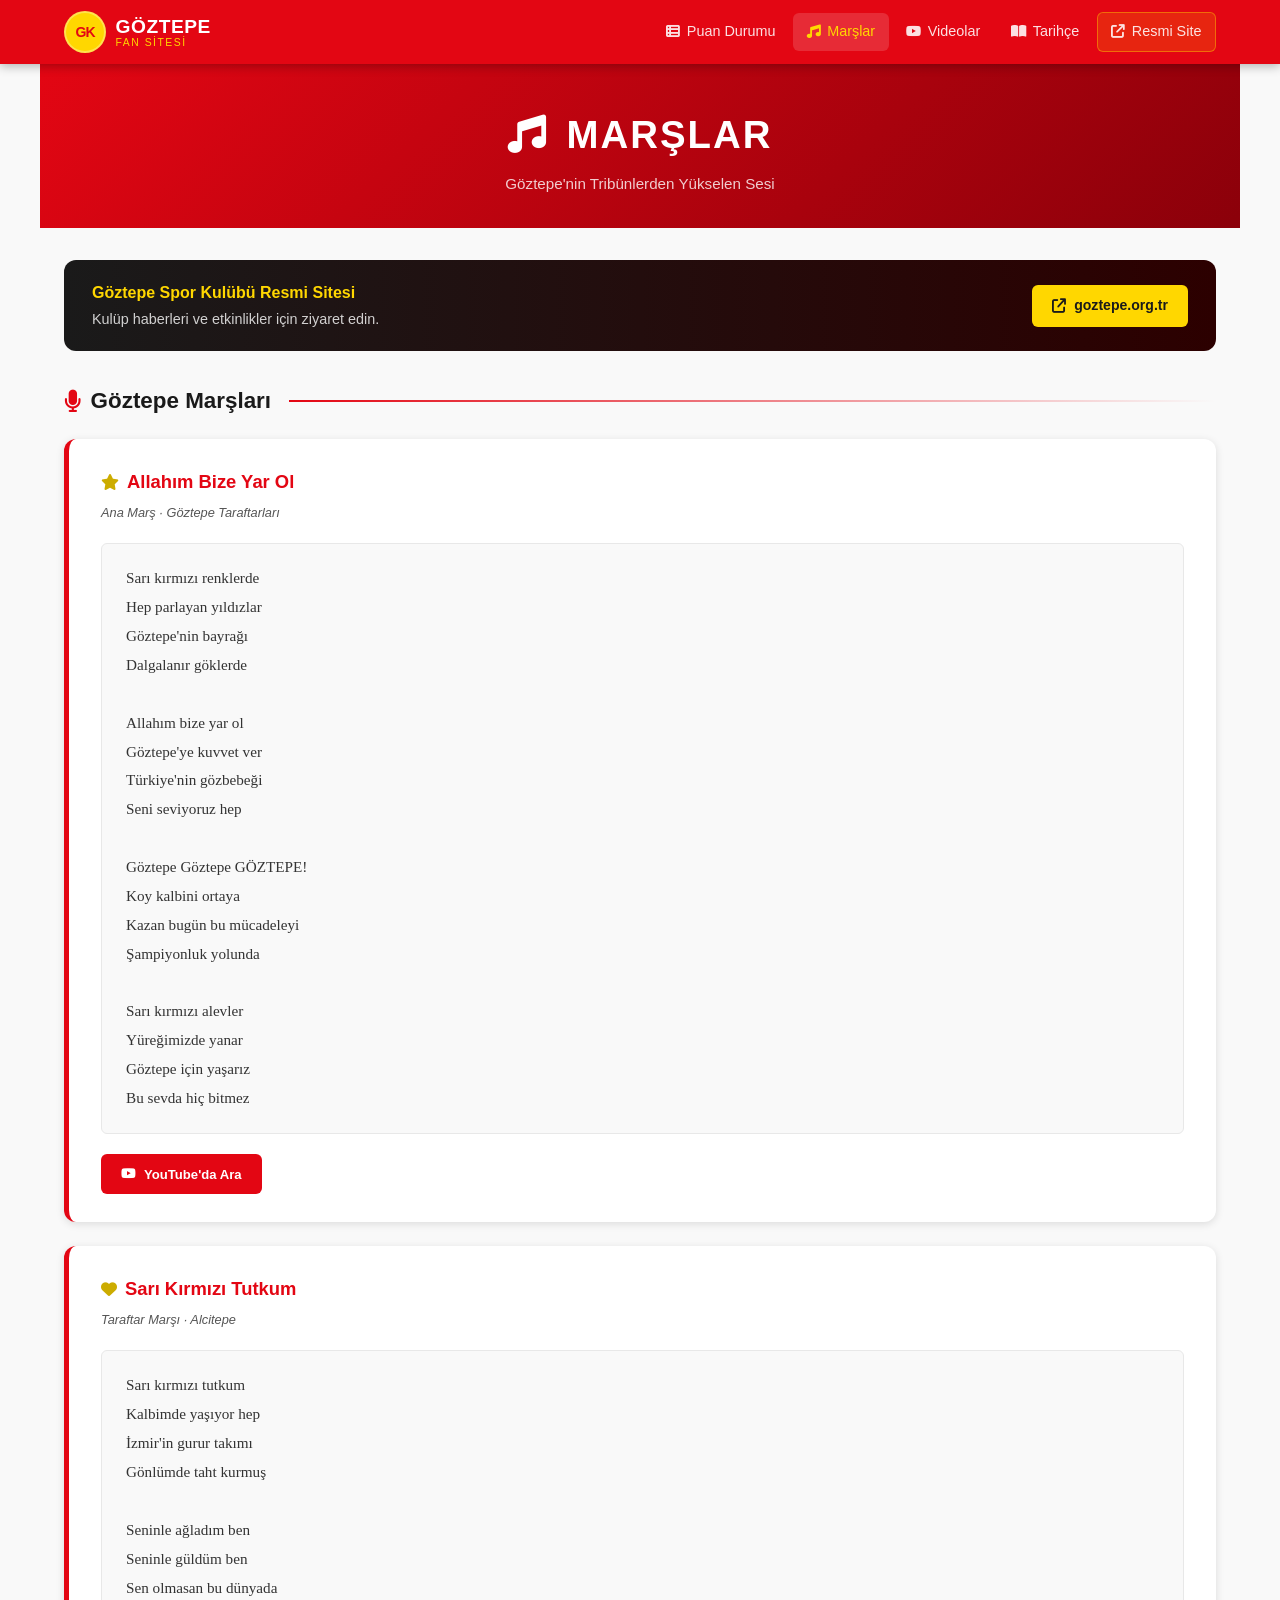
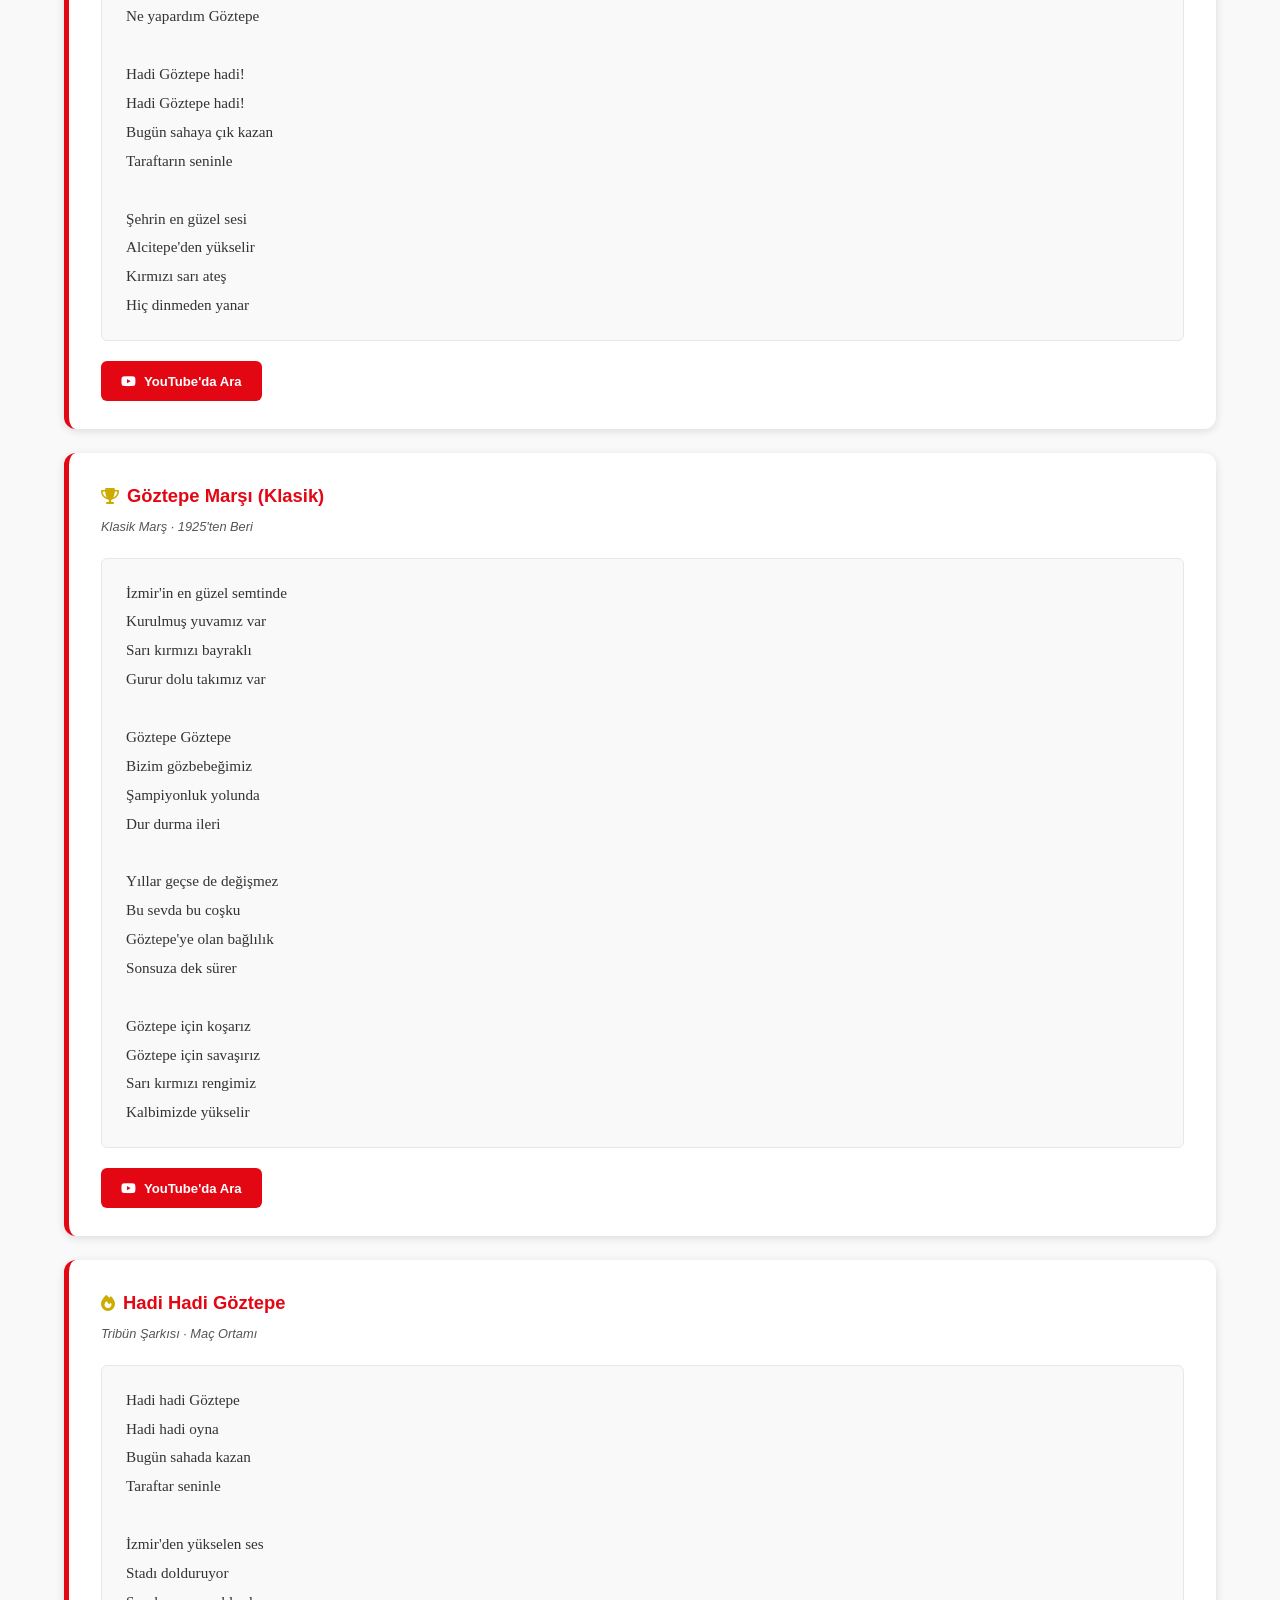
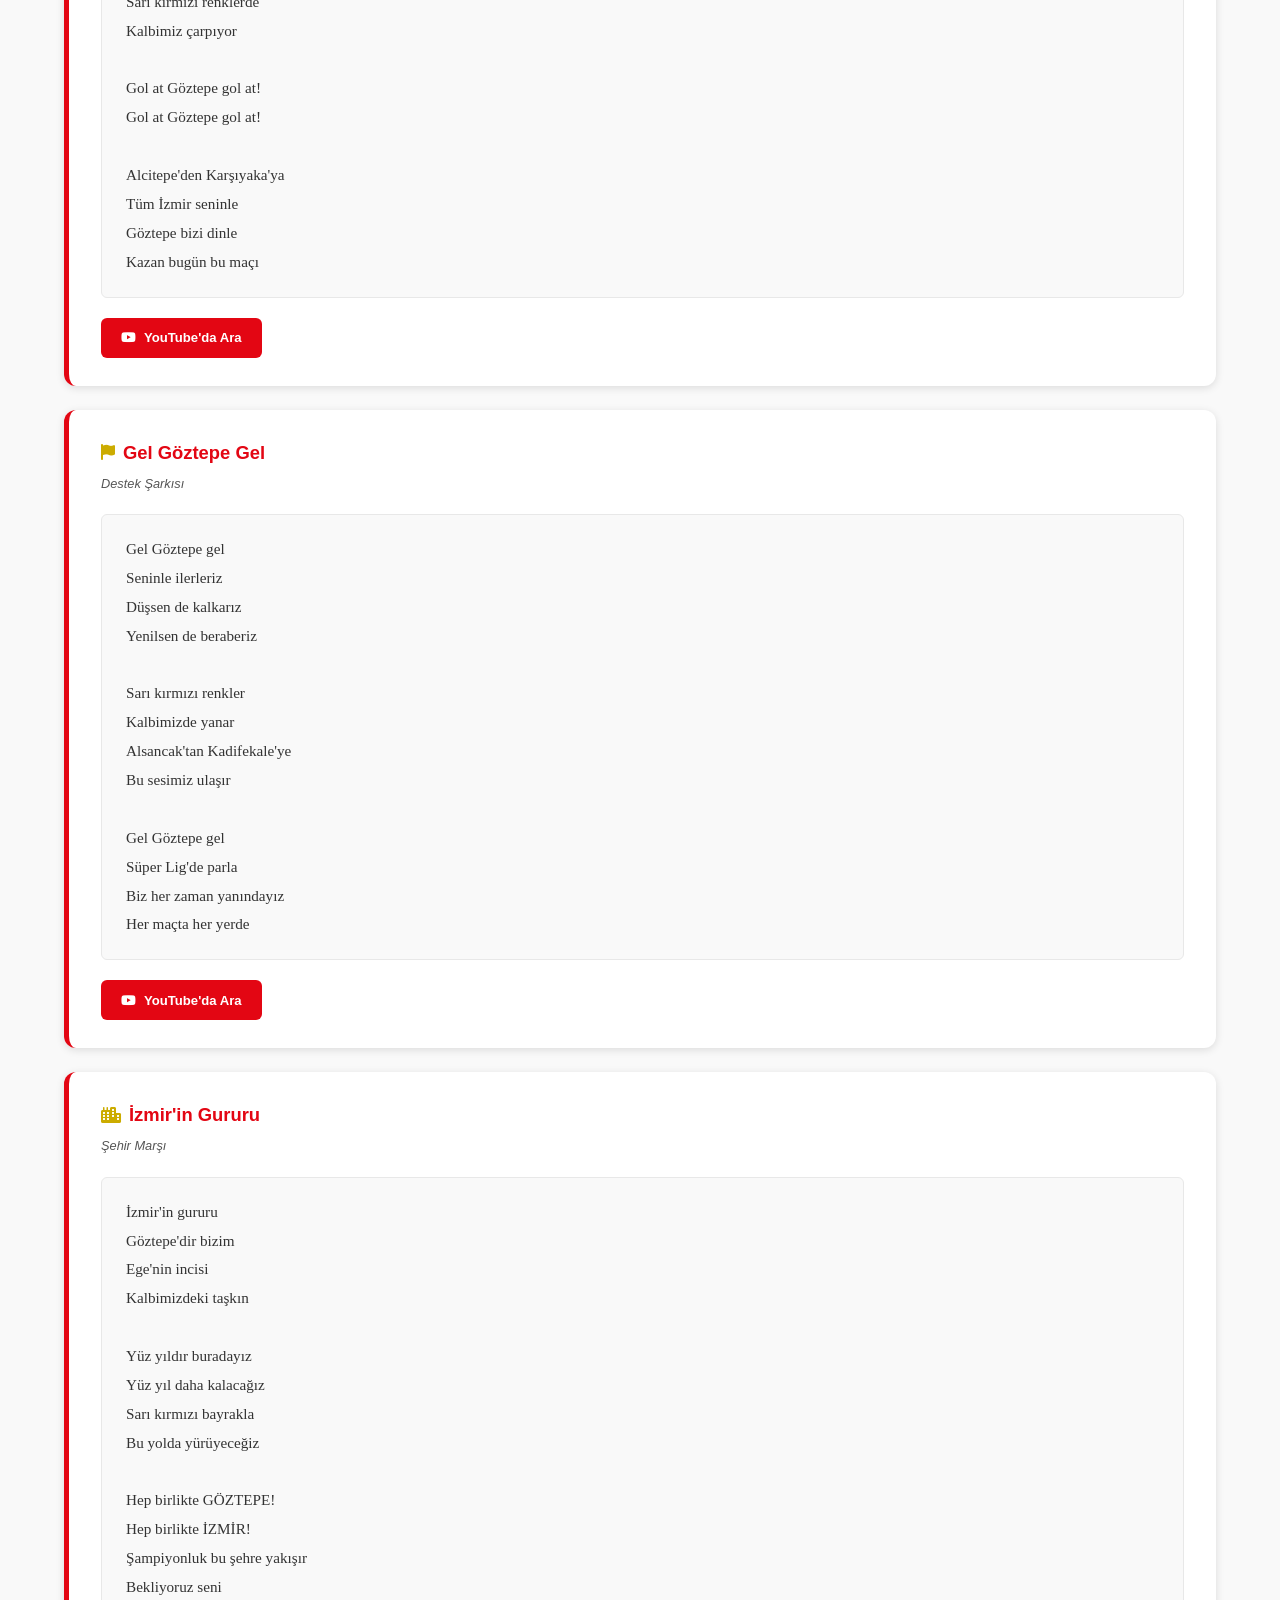
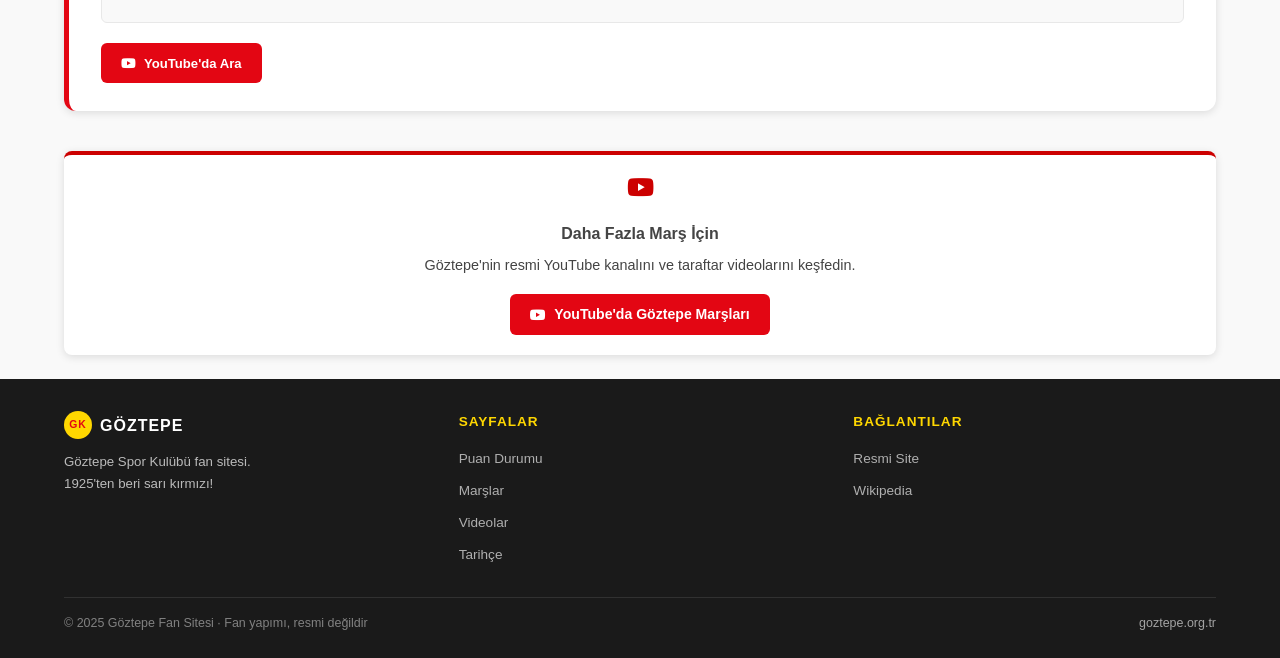
==== commit 2bd63fe9: "Resmi site URL ve Wikipedia linki güncellendi - goztepespor.org → goztepe.org.tr - Wikipedia linki d" ====
--- a/marslar.html
+++ b/marslar.html
@@ -32,7 +32,7 @@
           <li><a href="videolar.html"><i class="fa-brands fa-youtube"></i> Videolar</a></li>
           <li><a href="tarihce.html"><i class="fa-solid fa-book-open"></i> Tarihçe</a></li>
           <li>
-            <a href="https://www.goztepespor.org/" target="_blank" rel="noopener noreferrer"
+            <a href="https://www.goztepe.org.tr/" target="_blank" rel="noopener noreferrer"
                style="background:rgba(255,215,0,0.15); border:1px solid rgba(255,215,0,0.4);">
               <i class="fa-solid fa-arrow-up-right-from-square"></i> Resmi Site
             </a>
@@ -55,9 +55,9 @@
         <p><strong>Göztepe Spor Kulübü Resmi Sitesi</strong>
         Kulüp haberleri ve etkinlikler için ziyaret edin.</p>
       </div>
-      <a href="https://www.goztepespor.org/" target="_blank" rel="noopener noreferrer" class="btn btn-yellow">
+      <a href="https://www.goztepe.org.tr/" target="_blank" rel="noopener noreferrer" class="btn btn-yellow">
         <i class="fa-solid fa-arrow-up-right-from-square"></i>
-        goztepespor.org
+        goztepe.org.tr
       </a>
     </div>
 
@@ -289,14 +289,14 @@
         <div class="footer-col">
           <h4>Bağlantılar</h4>
           <ul>
-            <li><a href="https://www.goztepespor.org/" target="_blank" rel="noopener noreferrer">Resmi Site</a></li>
-            <li><a href="https://tr.wikipedia.org/wiki/G%C3%B6ztepe_S.K." target="_blank" rel="noopener noreferrer">Wikipedia</a></li>
+            <li><a href="https://www.goztepe.org.tr/" target="_blank" rel="noopener noreferrer">Resmi Site</a></li>
+            <li><a href="https://tr.wikipedia.org/wiki/G%C3%B6ztepe_(futbol_tak%C4%B1m%C4%B1)" target="_blank" rel="noopener noreferrer">Wikipedia</a></li>
           </ul>
         </div>
       </div>
       <div class="footer-bottom">
         <span>© 2025 Göztepe Fan Sitesi · Fan yapımı, resmi değildir</span>
-        <span><a href="https://www.goztepespor.org/" target="_blank" rel="noopener noreferrer">goztepespor.org</a></span>
+        <span><a href="https://www.goztepe.org.tr/" target="_blank" rel="noopener noreferrer">goztepe.org.tr</a></span>
       </div>
     </div>
   </footer>
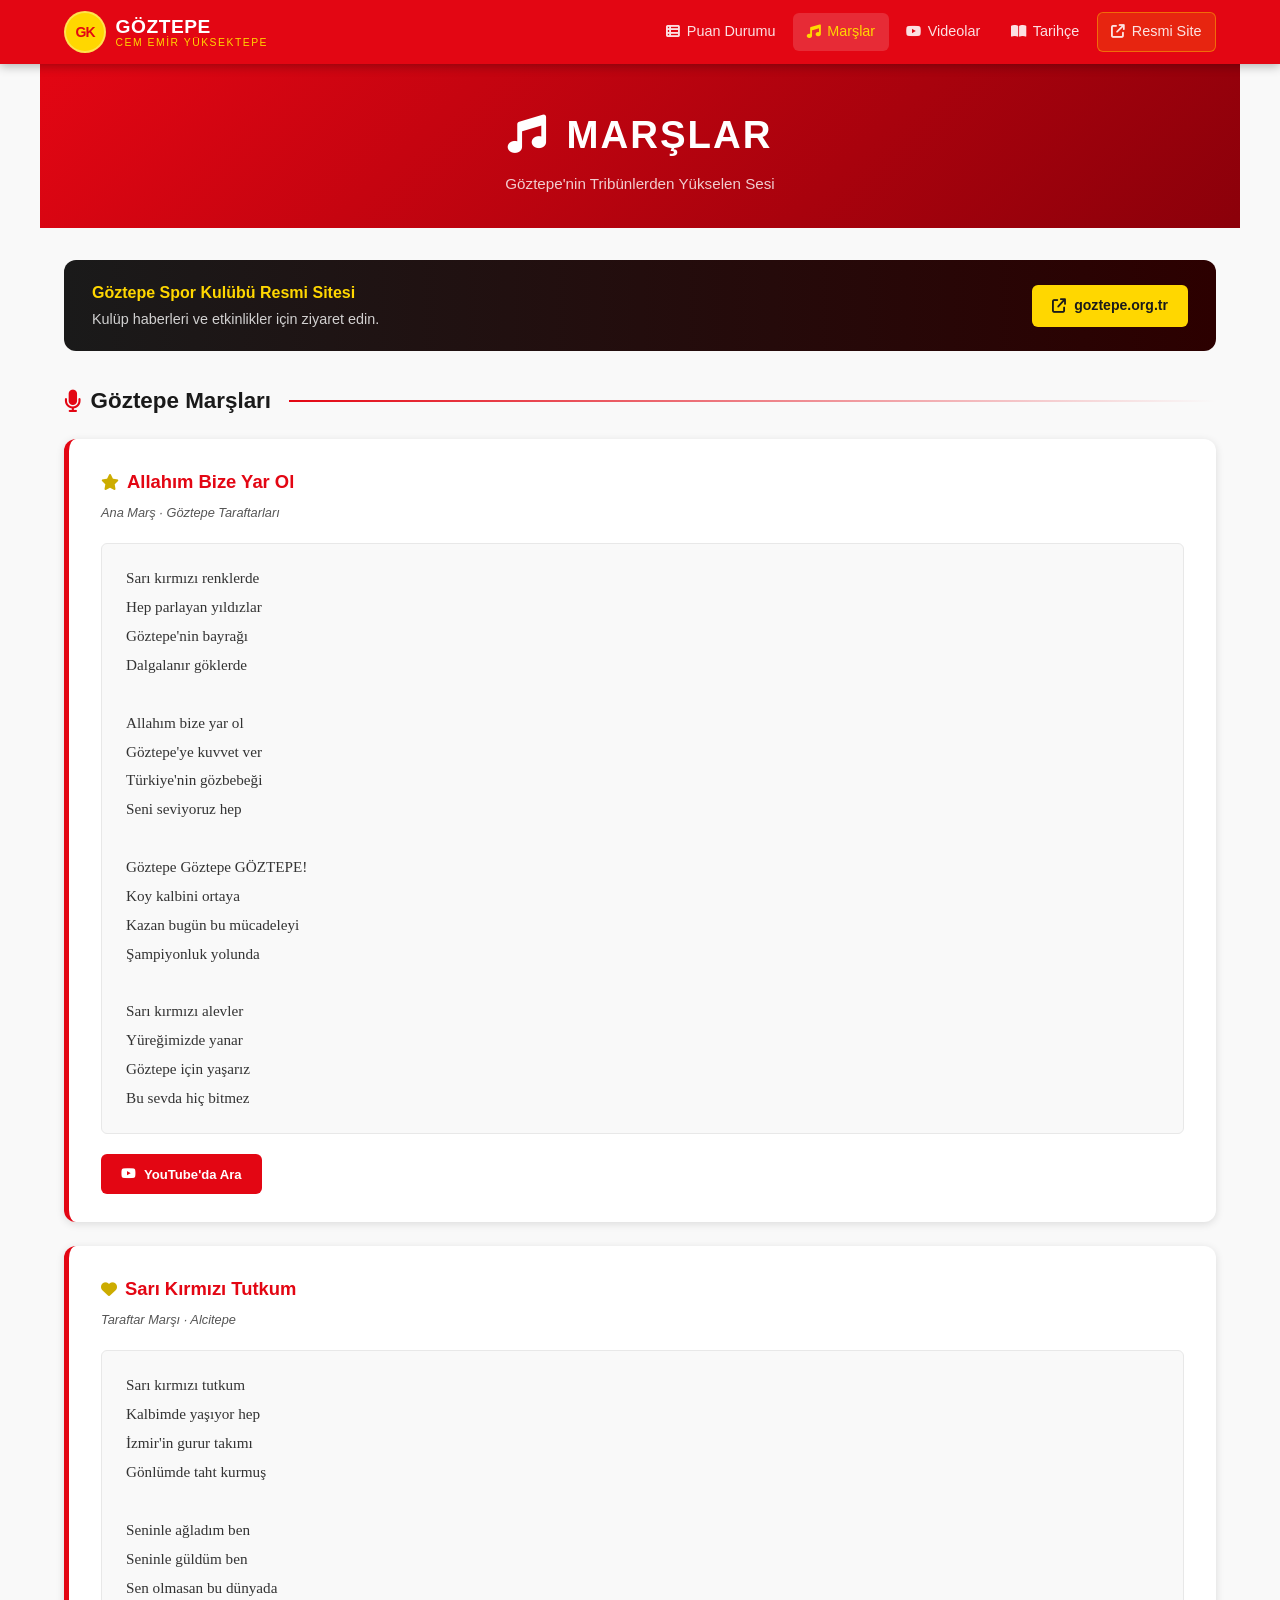
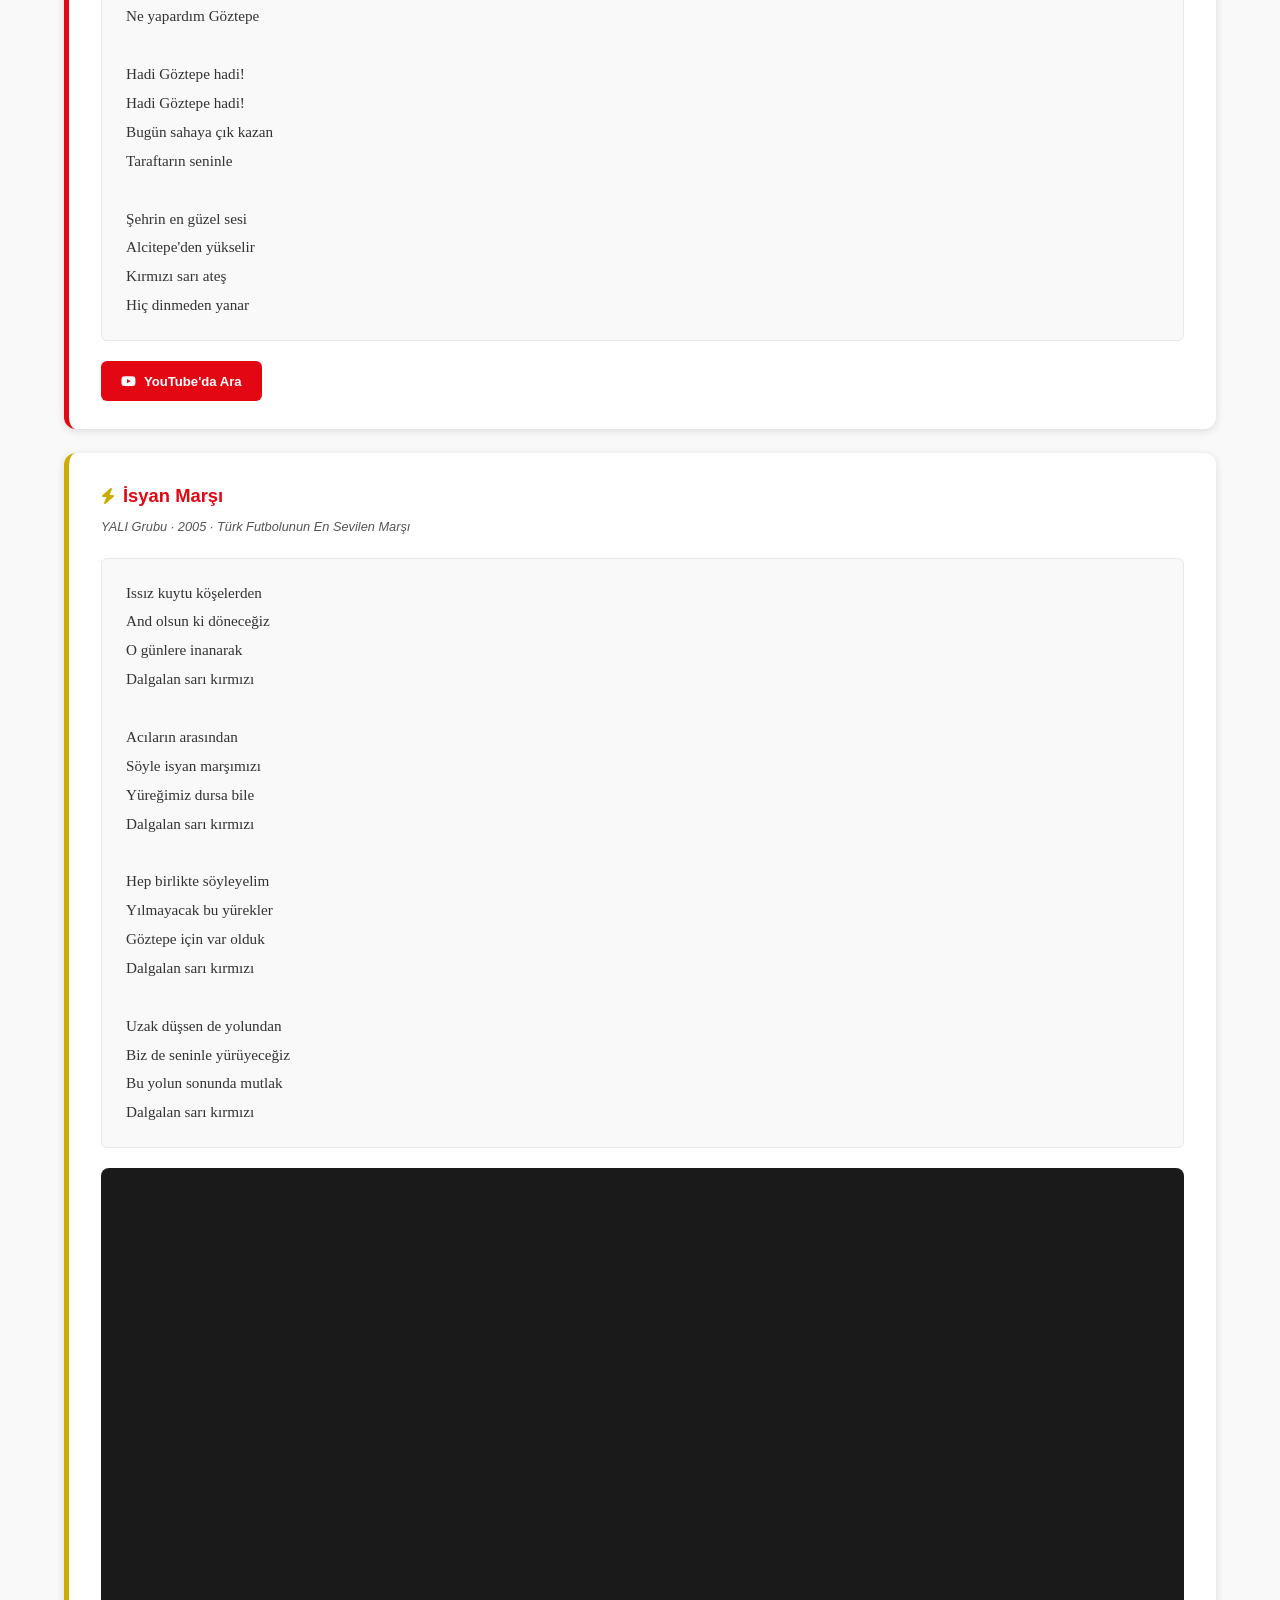
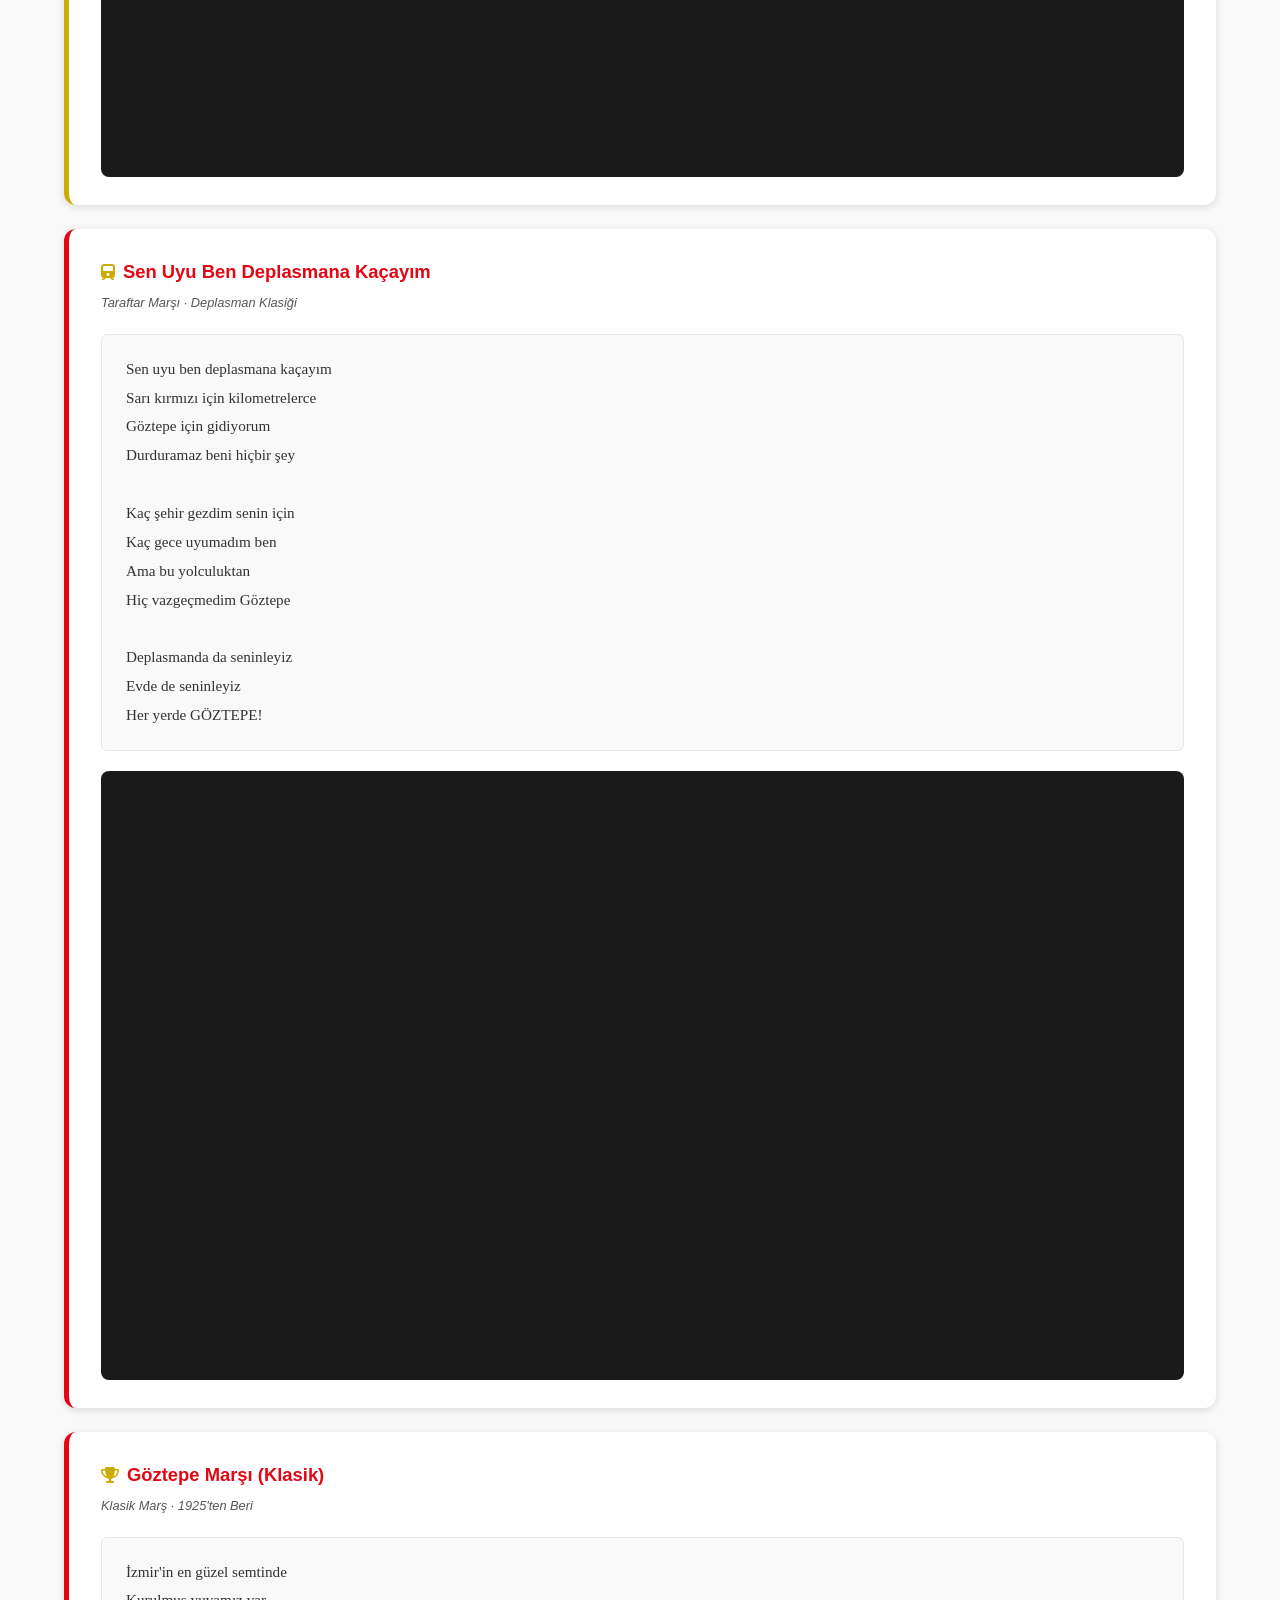
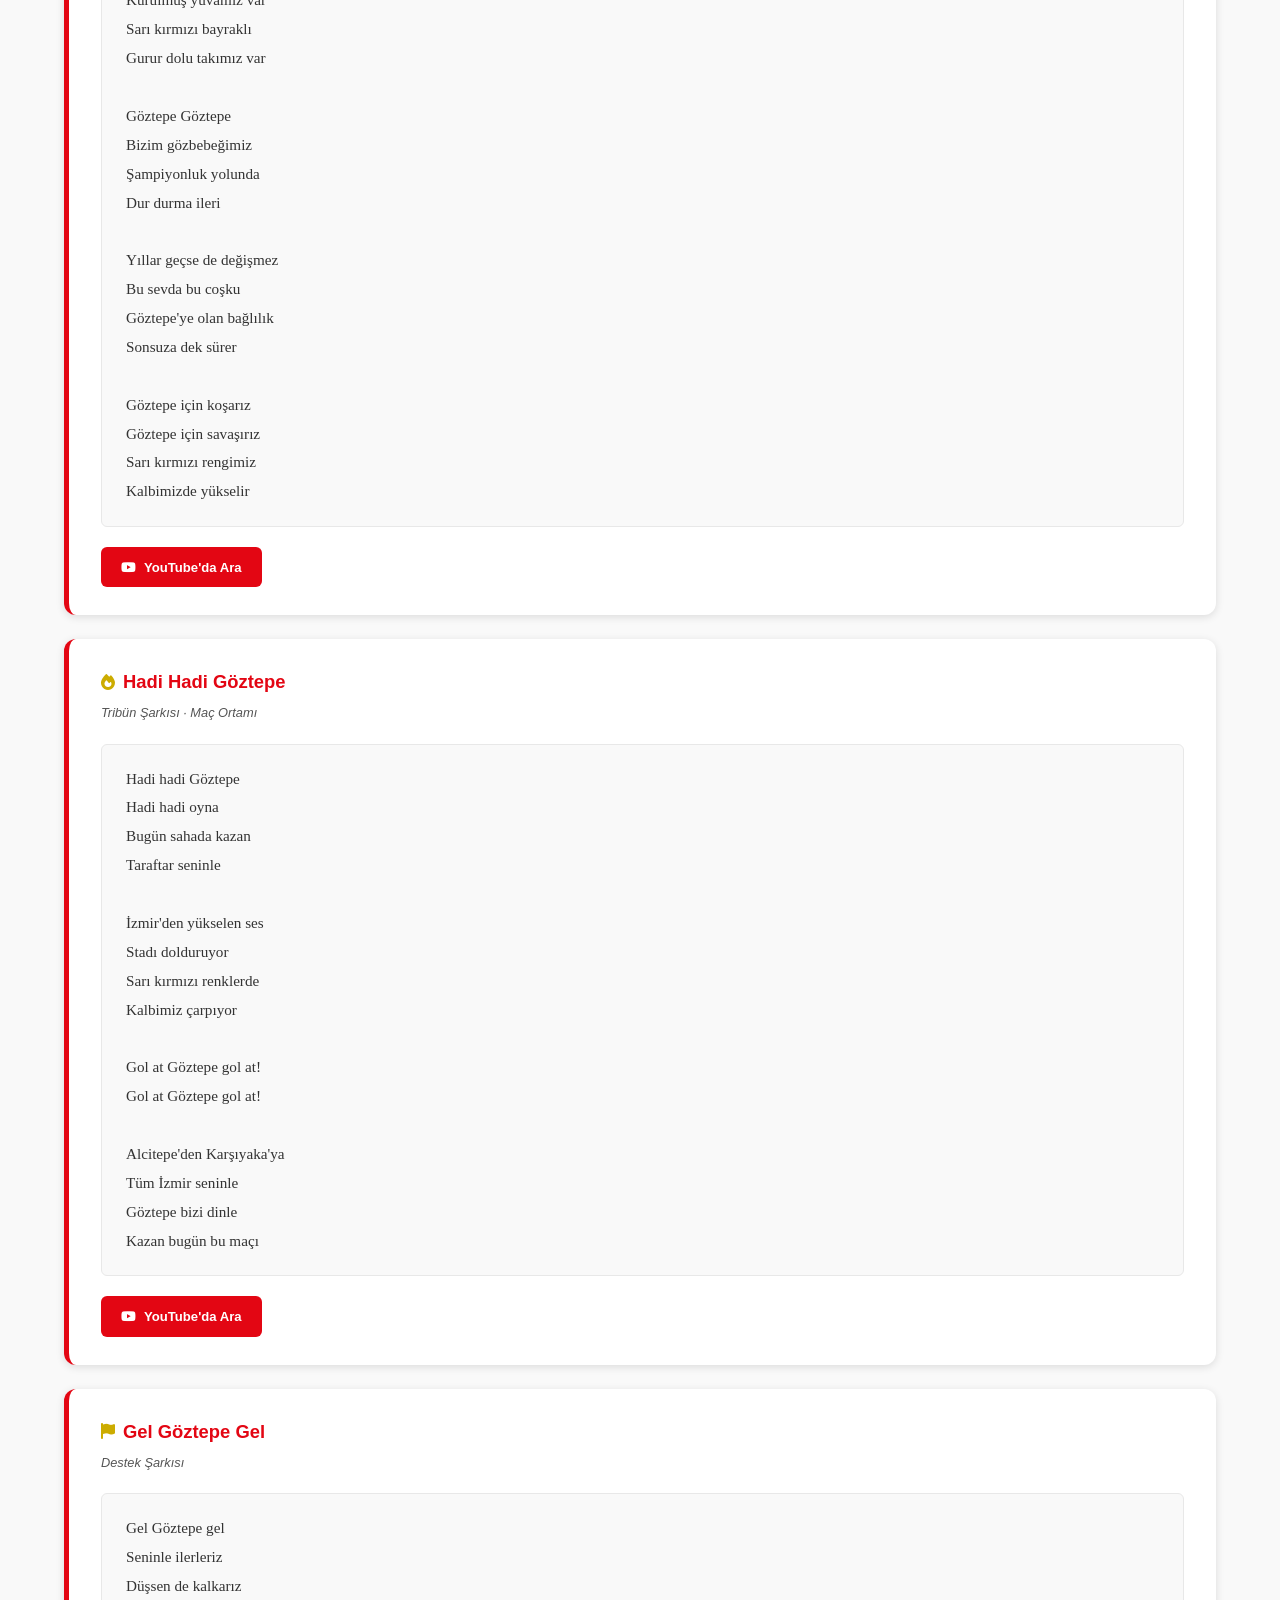
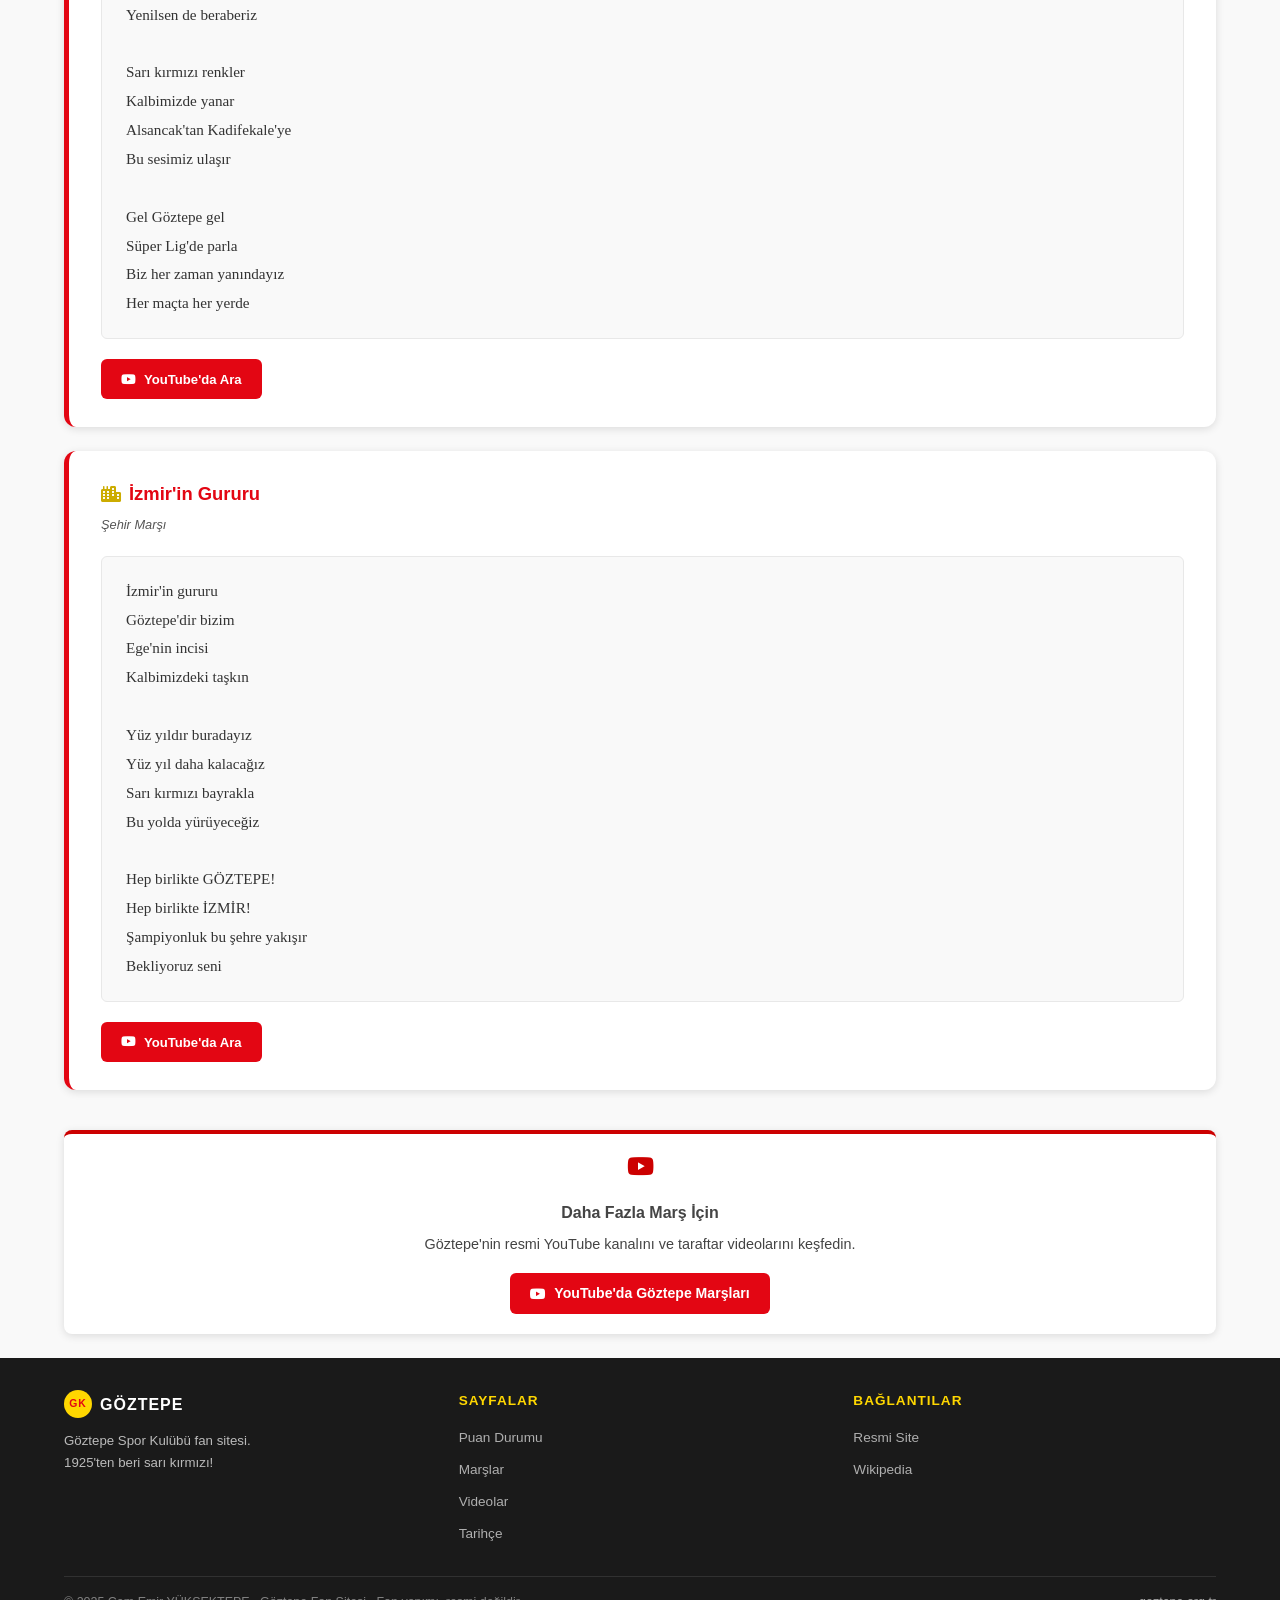
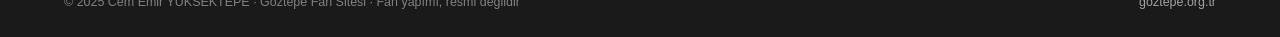
==== commit a14acaba: "Güncel 2025-26 sezonu, YouTube marş videoları, Cem Emir YÜKSEKTEPE başlık/slogan - standings.js: 202" ====
--- a/marslar.html
+++ b/marslar.html
@@ -4,7 +4,7 @@
   <meta charset="UTF-8" />
   <meta name="viewport" content="width=device-width, initial-scale=1.0" />
   <meta name="description" content="Göztepe Spor Kulübü marşları, sözleri ve tribün şarkıları." />
-  <title>Marşlar | Göztepe Fan Sitesi</title>
+  <title>Marşlar | Cem Emir YÜKSEKTEPE · Göztepe Fan Sitesi</title>
   <link rel="stylesheet" href="css/style.css" />
   <link rel="stylesheet" href="https://cdnjs.cloudflare.com/ajax/libs/font-awesome/6.5.0/css/all.min.css" crossorigin="anonymous" />
 </head>
@@ -17,7 +17,7 @@
         <div class="logo-emblem">GK</div>
         <div class="logo-text">
           <span class="club-name">Göztepe</span>
-          <span class="club-sub">Fan Sitesi</span>
+          <span class="club-sub">Cem Emir YÜKSEKTEPE</span>
         </div>
       </a>
 
@@ -130,7 +130,73 @@
         </div>
       </div>
 
-      <!-- Marş 3 -->
+      <!-- Marş 3 — İsyan Marşı (Gerçek YouTube embed) -->
+      <div class="march-card" style="border-left-color: var(--goztep-yellow-dark);">
+        <h2><i class="fa-solid fa-bolt"></i> İsyan Marşı</h2>
+        <p class="march-sub">YALI Grubu · 2005 · Türk Futbolunun En Sevilen Marşı</p>
+        <div class="lyrics">Issız kuytu köşelerden
+And olsun ki döneceğiz
+O günlere inanarak
+Dalgalan sarı kırmızı
+
+Acıların arasından
+Söyle isyan marşımızı
+Yüreğimiz dursa bile
+Dalgalan sarı kırmızı
+
+Hep birlikte söyleyelim
+Yılmayacak bu yürekler
+Göztepe için var olduk
+Dalgalan sarı kırmızı
+
+Uzak düşsen de yolundan
+Biz de seninle yürüyeceğiz
+Bu yolun sonunda mutlak
+Dalgalan sarı kırmızı</div>
+
+        <!-- Onaylı YouTube embed -->
+        <div class="video-wrapper" style="margin-top:1rem; border-radius:8px; overflow:hidden;">
+          <iframe
+            src="https://www.youtube.com/embed/ewp4hukra74"
+            title="Göztepe İsyan Marşı — YALI"
+            allow="accelerometer; autoplay; clipboard-write; encrypted-media; gyroscope; picture-in-picture"
+            allowfullscreen
+            loading="lazy">
+          </iframe>
+        </div>
+      </div>
+
+      <!-- Marş 4 — Sen Uyu Ben Deplasmana Kaçayım (Gerçek YouTube embed) -->
+      <div class="march-card">
+        <h2><i class="fa-solid fa-train"></i> Sen Uyu Ben Deplasmana Kaçayım</h2>
+        <p class="march-sub">Taraftar Marşı · Deplasman Klasiği</p>
+        <div class="lyrics">Sen uyu ben deplasmana kaçayım
+Sarı kırmızı için kilometrelerce
+Göztepe için gidiyorum
+Durduramaz beni hiçbir şey
+
+Kaç şehir gezdim senin için
+Kaç gece uyumadım ben
+Ama bu yolculuktan
+Hiç vazgeçmedim Göztepe
+
+Deplasmanda da seninleyiz
+Evde de seninleyiz
+Her yerde GÖZTEPE!</div>
+
+        <!-- Onaylı YouTube embed -->
+        <div class="video-wrapper" style="margin-top:1rem; border-radius:8px; overflow:hidden;">
+          <iframe
+            src="https://www.youtube.com/embed/nexuio7_2jy"
+            title="Göztepe — Sen Uyu Ben Deplasmana Kaçayım"
+            allow="accelerometer; autoplay; clipboard-write; encrypted-media; gyroscope; picture-in-picture"
+            allowfullscreen
+            loading="lazy">
+          </iframe>
+        </div>
+      </div>
+
+      <!-- Marş 5 -->
       <div class="march-card">
         <h2><i class="fa-solid fa-trophy"></i> Göztepe Marşı (Klasik)</h2>
         <p class="march-sub">Klasik Marş · 1925'ten Beri</p>
@@ -295,7 +361,7 @@
         </div>
       </div>
       <div class="footer-bottom">
-        <span>© 2025 Göztepe Fan Sitesi · Fan yapımı, resmi değildir</span>
+        <span>© 2025 Cem Emir YÜKSEKTEPE · Göztepe Fan Sitesi · Fan yapımı, resmi değildir</span>
         <span><a href="https://www.goztepe.org.tr/" target="_blank" rel="noopener noreferrer">goztepe.org.tr</a></span>
       </div>
     </div>
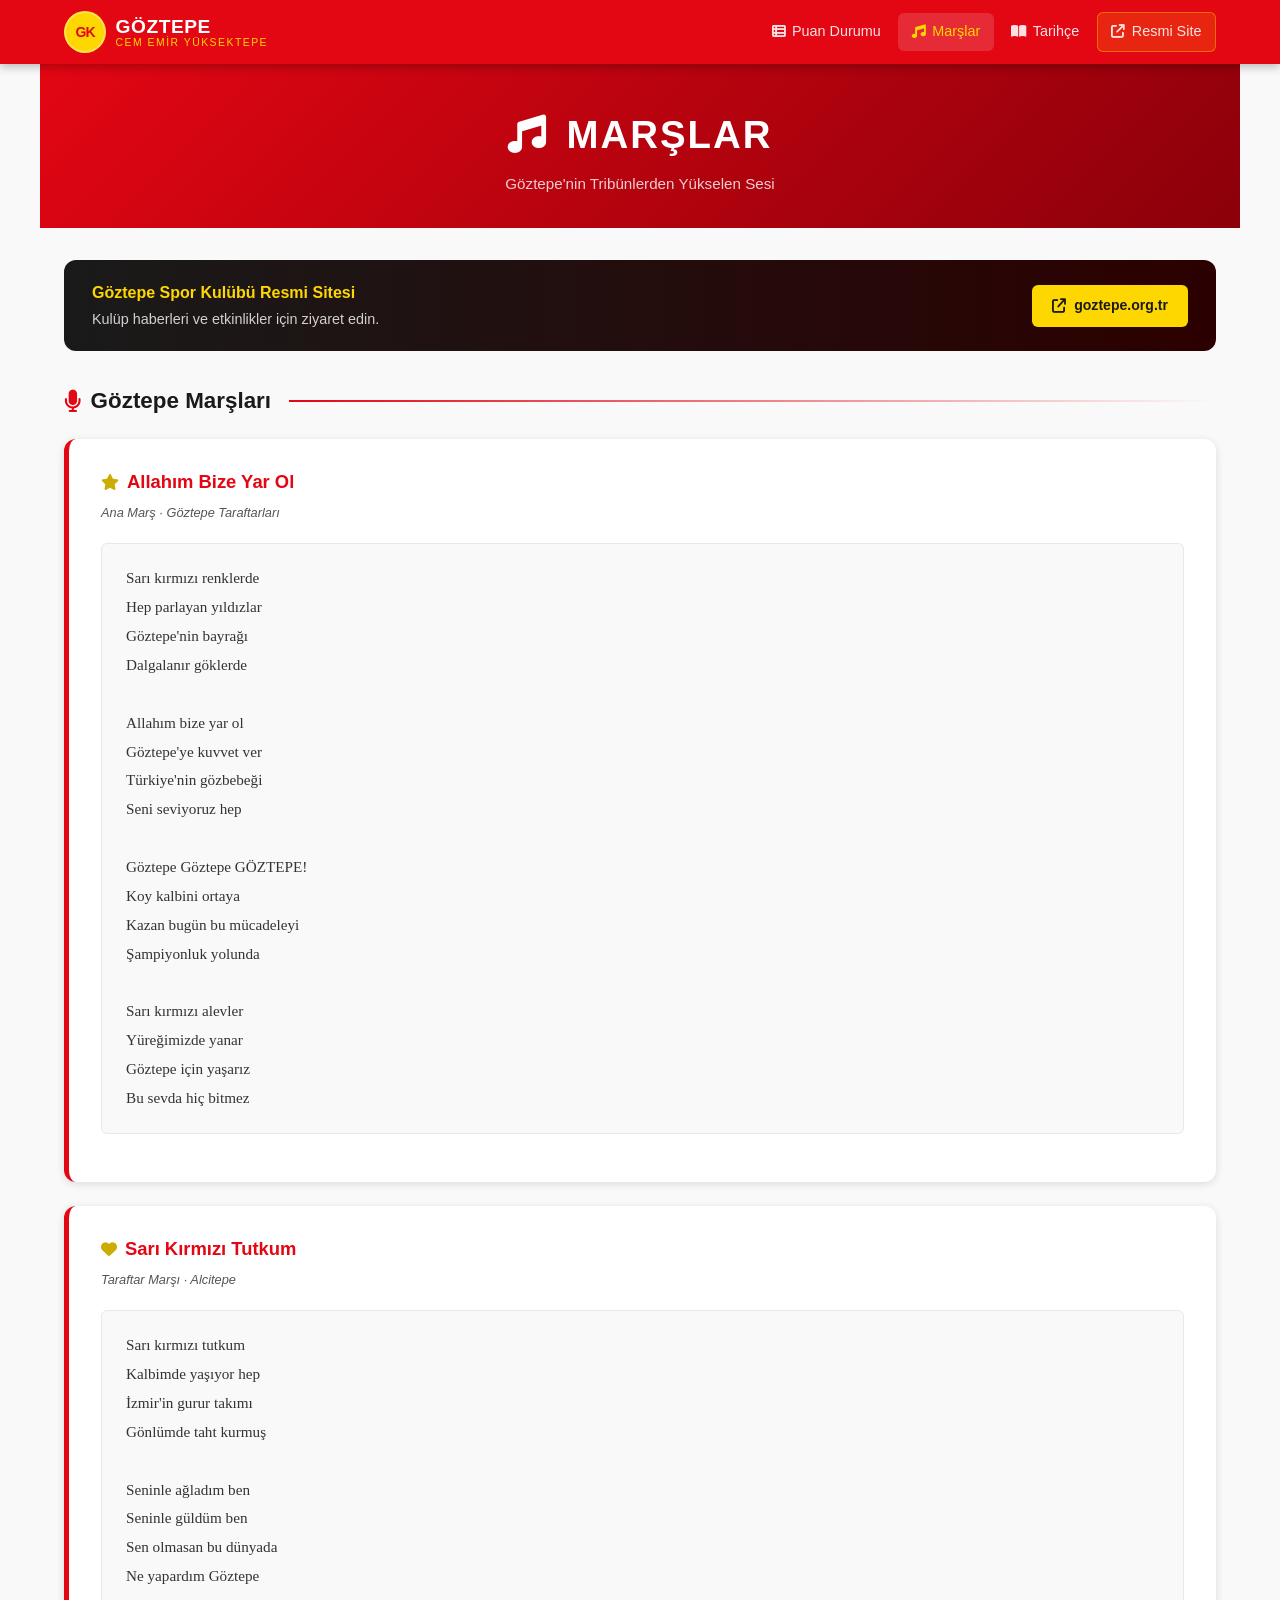
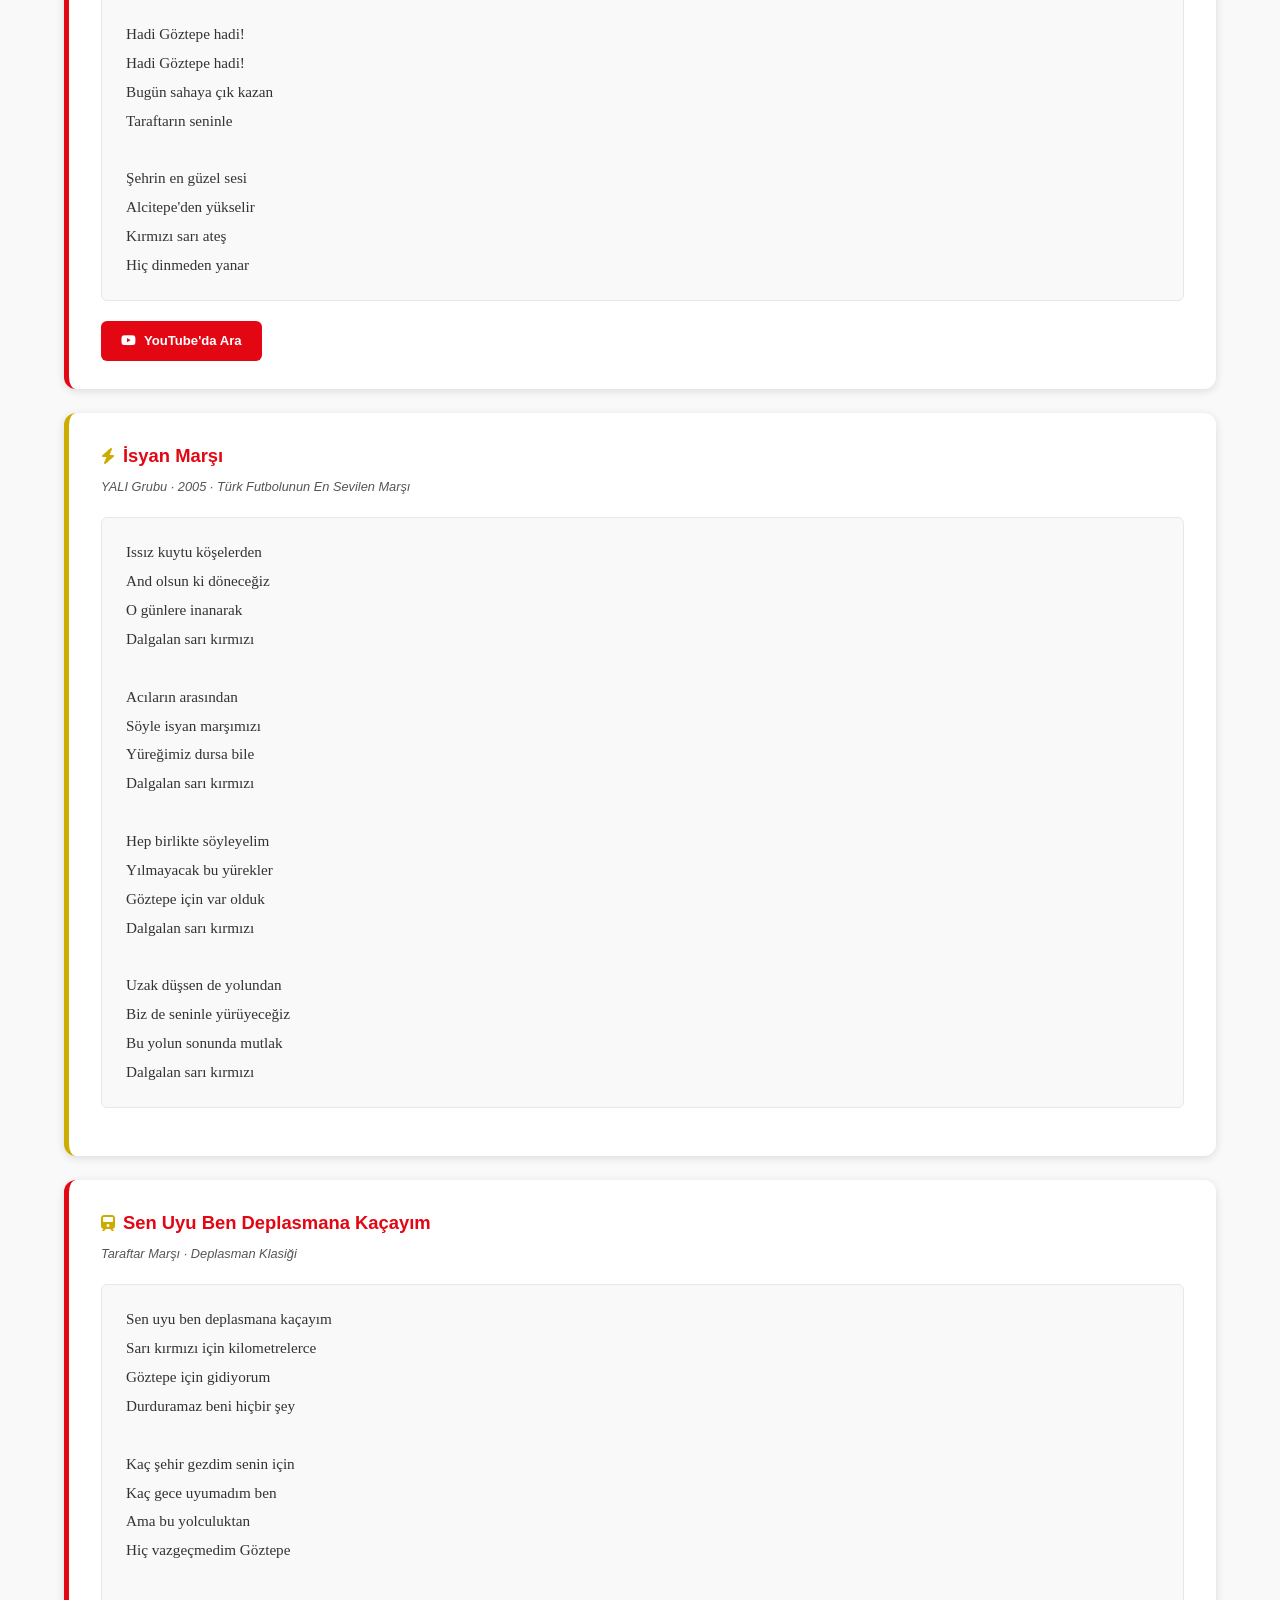
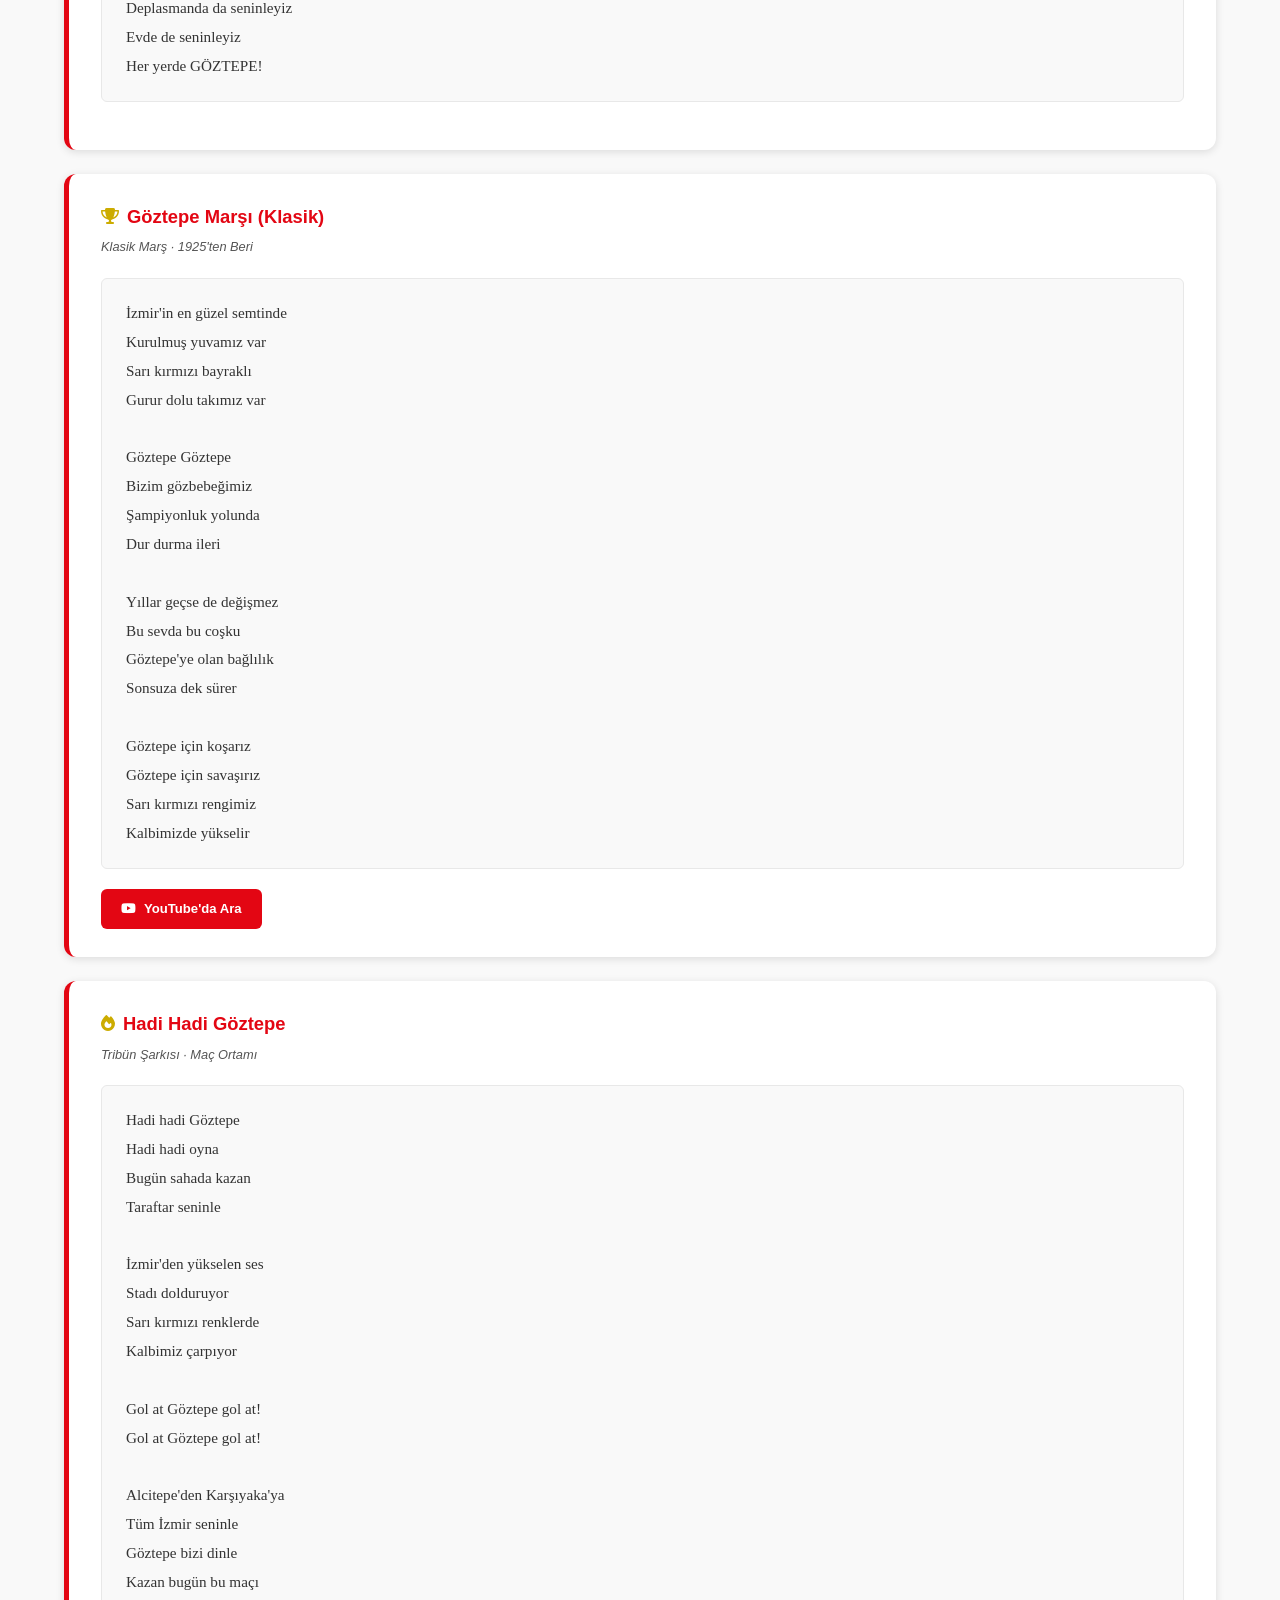
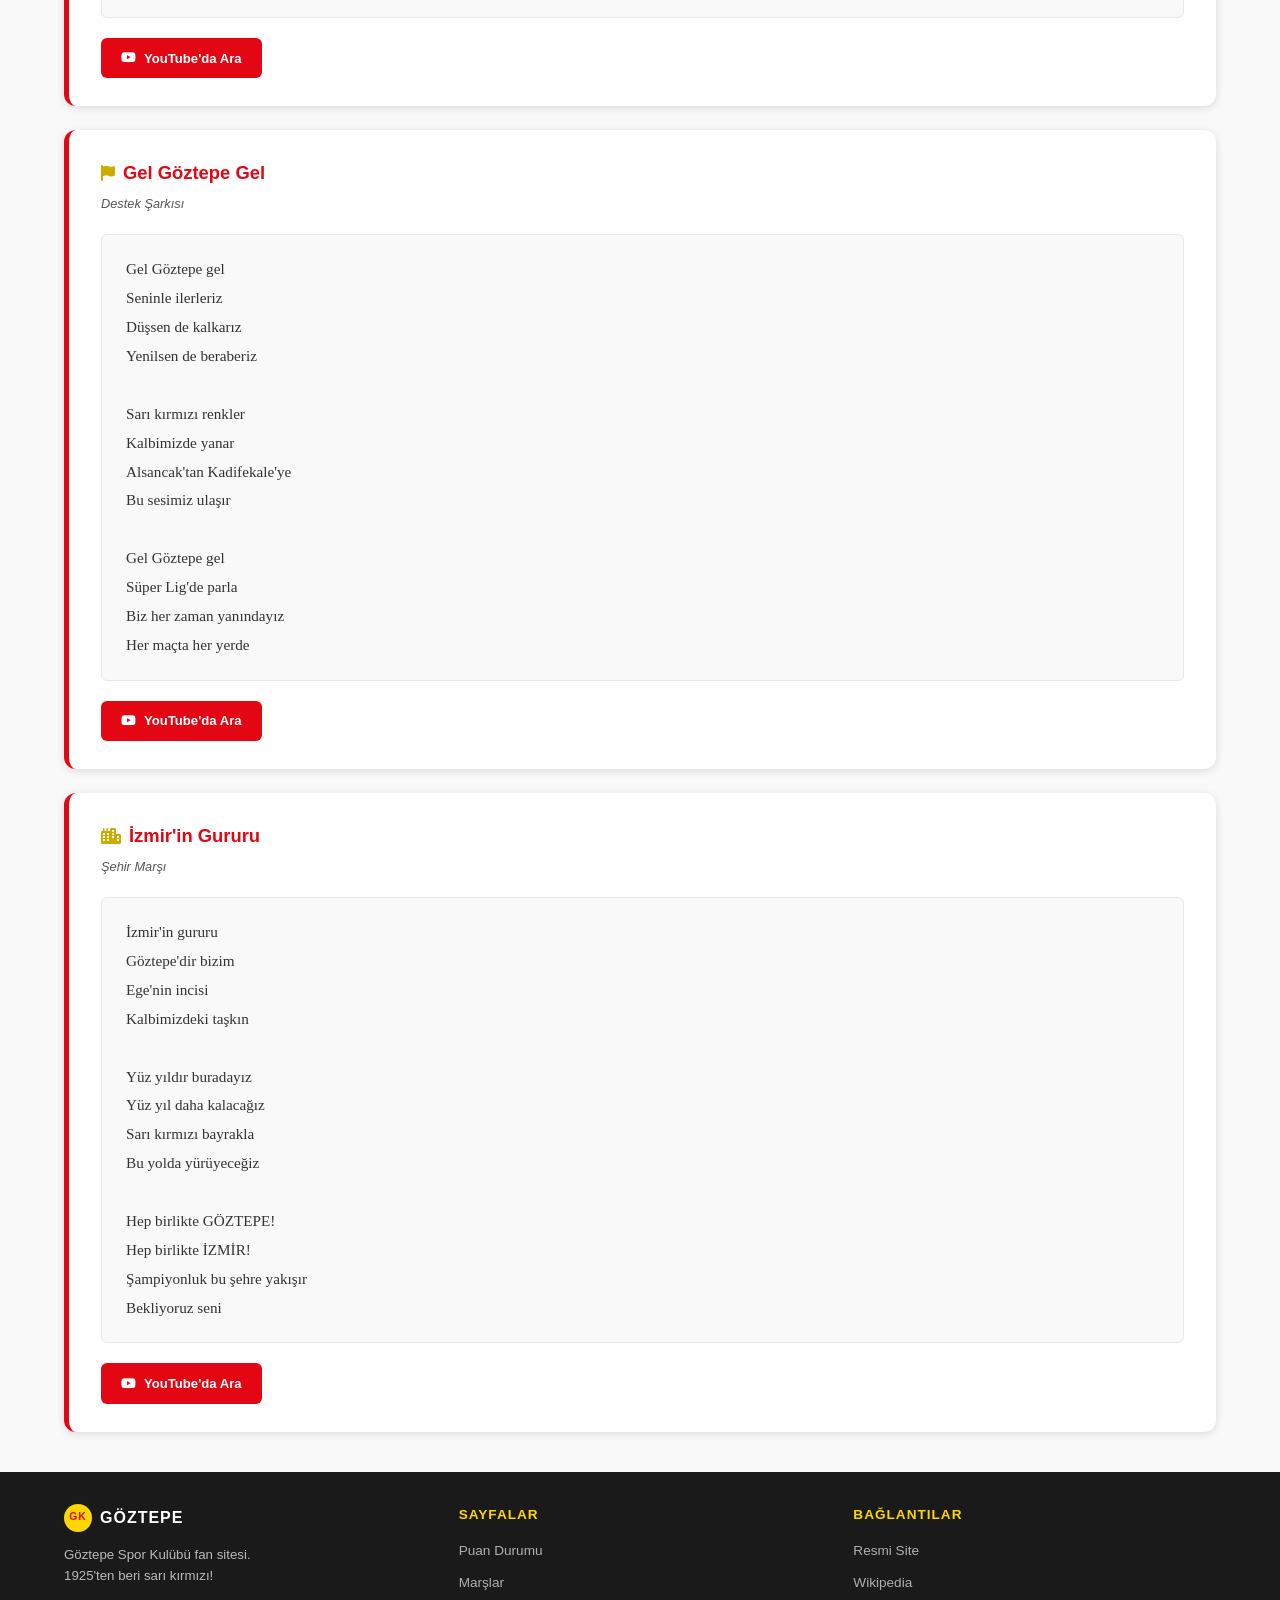
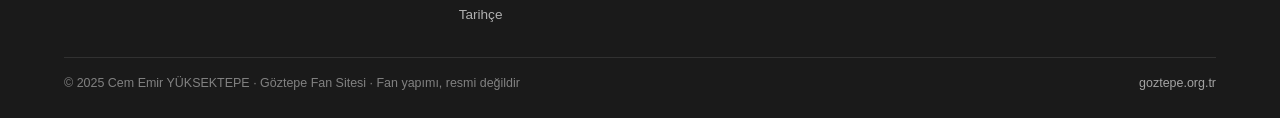
==== commit 873581c7: "Videolar sayfası kaldırıldı, marşlardan video embed temizlendi - videolar.html silindi - marslar.htm" ====
--- a/marslar.html
+++ b/marslar.html
@@ -29,7 +29,6 @@
         <ul>
           <li><a href="index.html"><i class="fa-solid fa-table-list"></i> Puan Durumu</a></li>
           <li><a href="marslar.html"><i class="fa-solid fa-music"></i> Marşlar</a></li>
-          <li><a href="videolar.html"><i class="fa-brands fa-youtube"></i> Videolar</a></li>
           <li><a href="tarihce.html"><i class="fa-solid fa-book-open"></i> Tarihçe</a></li>
           <li>
             <a href="https://www.goztepe.org.tr/" target="_blank" rel="noopener noreferrer"
@@ -88,14 +87,6 @@
 Yüreğimizde yanar
 Göztepe için yaşarız
 Bu sevda hiç bitmez</div>
-
-        <!-- YouTube: Göztepe marş / tribün atmosferi -->
-        <div style="margin-top: 0.75rem;">
-          <a href="https://www.youtube.com/results?search_query=göztepe+marş+allahım+bize+yar+ol"
-             target="_blank" rel="noopener noreferrer" class="btn btn-red" style="font-size:0.82rem;">
-            <i class="fa-brands fa-youtube"></i> YouTube'da Ara
-          </a>
-        </div>
       </div>
 
       <!-- Marş 2 -->
@@ -152,19 +143,7 @@
 Uzak düşsen de yolundan
 Biz de seninle yürüyeceğiz
 Bu yolun sonunda mutlak
-Dalgalan sarı kırmızı</div>
-
-        <!-- Onaylı YouTube embed -->
-        <div class="video-wrapper" style="margin-top:1rem; border-radius:8px; overflow:hidden;">
-          <iframe
-            src="https://www.youtube.com/embed/ewp4hukra74"
-            title="Göztepe İsyan Marşı — YALI"
-            allow="accelerometer; autoplay; clipboard-write; encrypted-media; gyroscope; picture-in-picture"
-            allowfullscreen
-            loading="lazy">
-          </iframe>
-        </div>
-      </div>
+Dalgalan sarı kırmızı</div></div>
 
       <!-- Marş 4 — Sen Uyu Ben Deplasmana Kaçayım (Gerçek YouTube embed) -->
       <div class="march-card">
@@ -182,19 +161,7 @@
 
 Deplasmanda da seninleyiz
 Evde de seninleyiz
-Her yerde GÖZTEPE!</div>
-
-        <!-- Onaylı YouTube embed -->
-        <div class="video-wrapper" style="margin-top:1rem; border-radius:8px; overflow:hidden;">
-          <iframe
-            src="https://www.youtube.com/embed/nexuio7_2jy"
-            title="Göztepe — Sen Uyu Ben Deplasmana Kaçayım"
-            allow="accelerometer; autoplay; clipboard-write; encrypted-media; gyroscope; picture-in-picture"
-            allowfullscreen
-            loading="lazy">
-          </iframe>
-        </div>
-      </div>
+Her yerde GÖZTEPE!</div></div>
 
       <!-- Marş 5 -->
       <div class="march-card">
@@ -313,20 +280,6 @@
       </div>
 
     </div><!-- /march-grid -->
-
-    <!-- YouTube Kanal Linki -->
-    <div class="info-card" style="text-align:center; border-top-color: #cc0000;">
-      <p style="margin-bottom:1rem;">
-        <i class="fa-brands fa-youtube" style="color:#cc0000; font-size:1.5rem;"></i>
-      </p>
-      <p style="font-size:1rem; font-weight:600; margin-bottom:0.4rem;">Daha Fazla Marş İçin</p>
-      <p style="margin-bottom:1rem;">Göztepe'nin resmi YouTube kanalını ve taraftar videolarını keşfedin.</p>
-      <a href="https://www.youtube.com/results?search_query=göztepe+marş+tribün"
-         target="_blank" rel="noopener noreferrer" class="btn btn-red">
-        <i class="fa-brands fa-youtube"></i> YouTube'da Göztepe Marşları
-      </a>
-    </div>
-
   </main>
 
   <!-- FOOTER -->
@@ -348,7 +301,6 @@
           <ul>
             <li><a href="index.html">Puan Durumu</a></li>
             <li><a href="marslar.html">Marşlar</a></li>
-            <li><a href="videolar.html">Videolar</a></li>
             <li><a href="tarihce.html">Tarihçe</a></li>
           </ul>
         </div>
